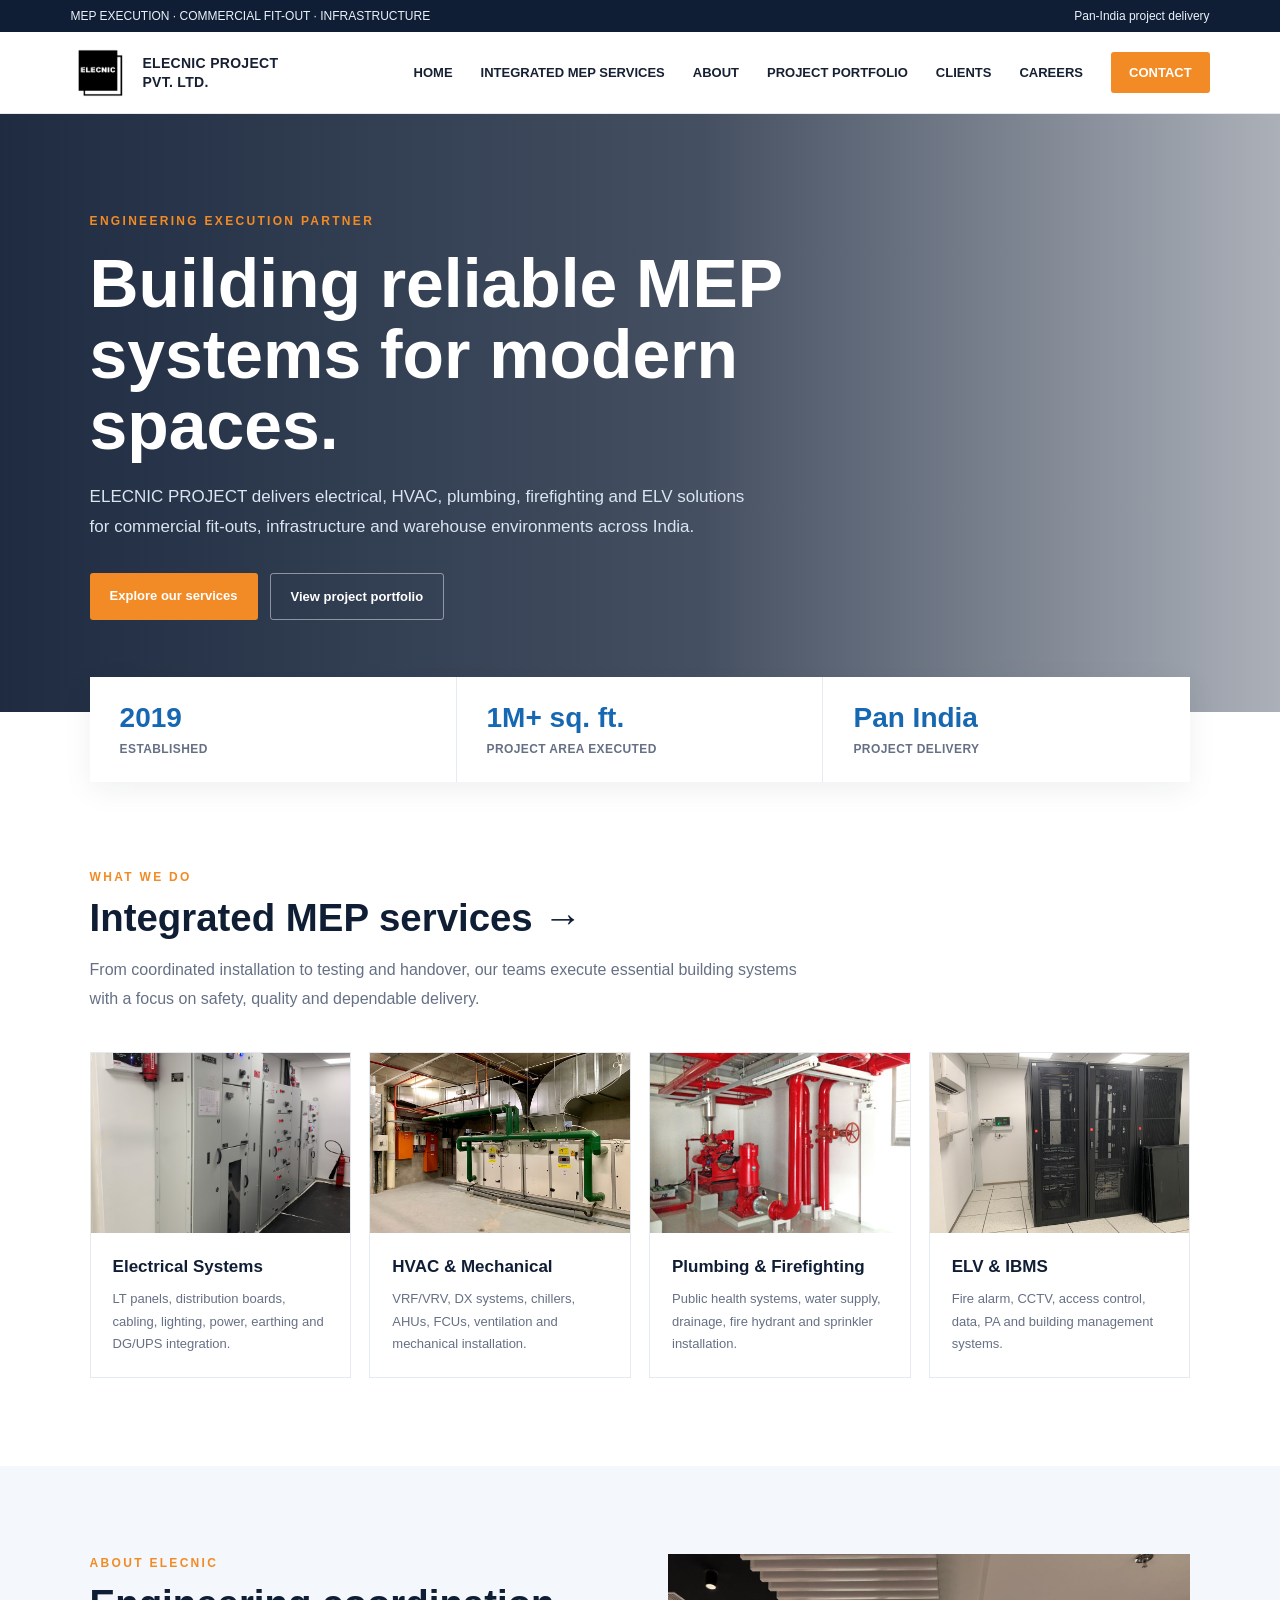
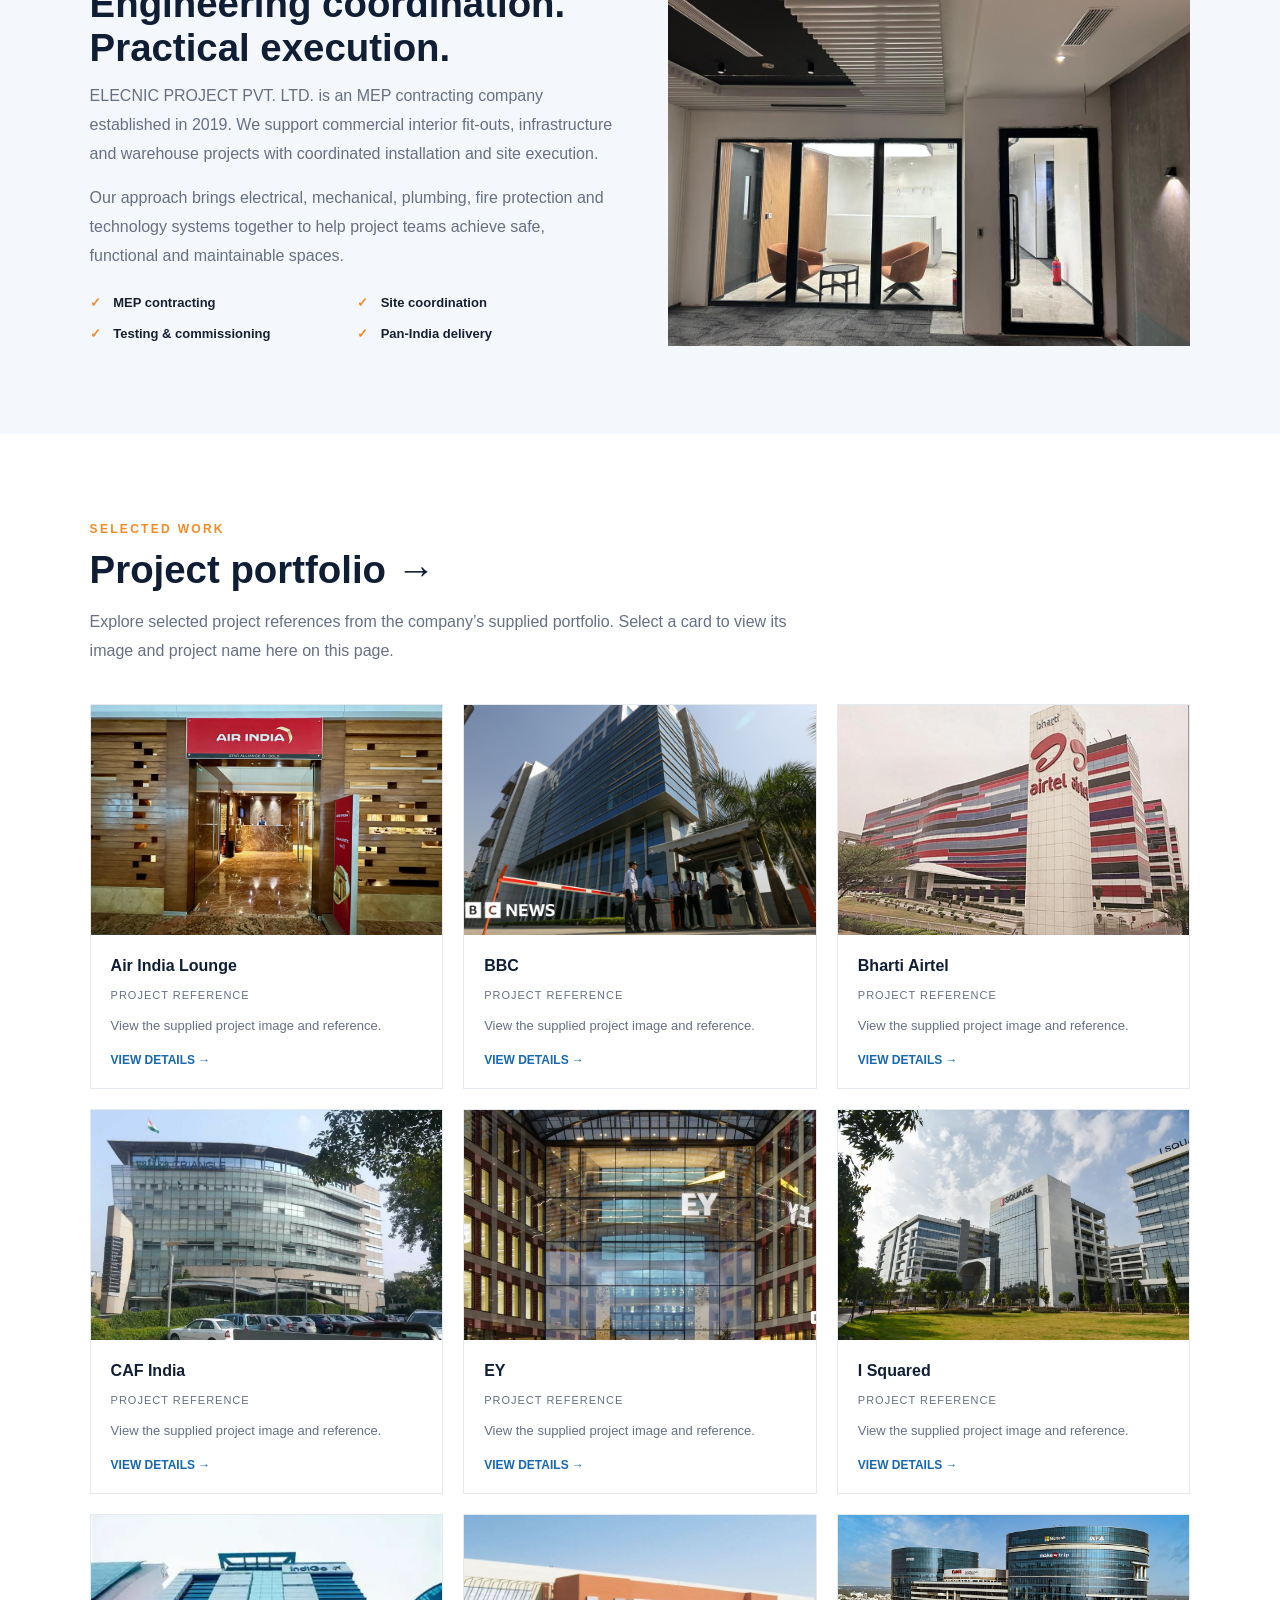
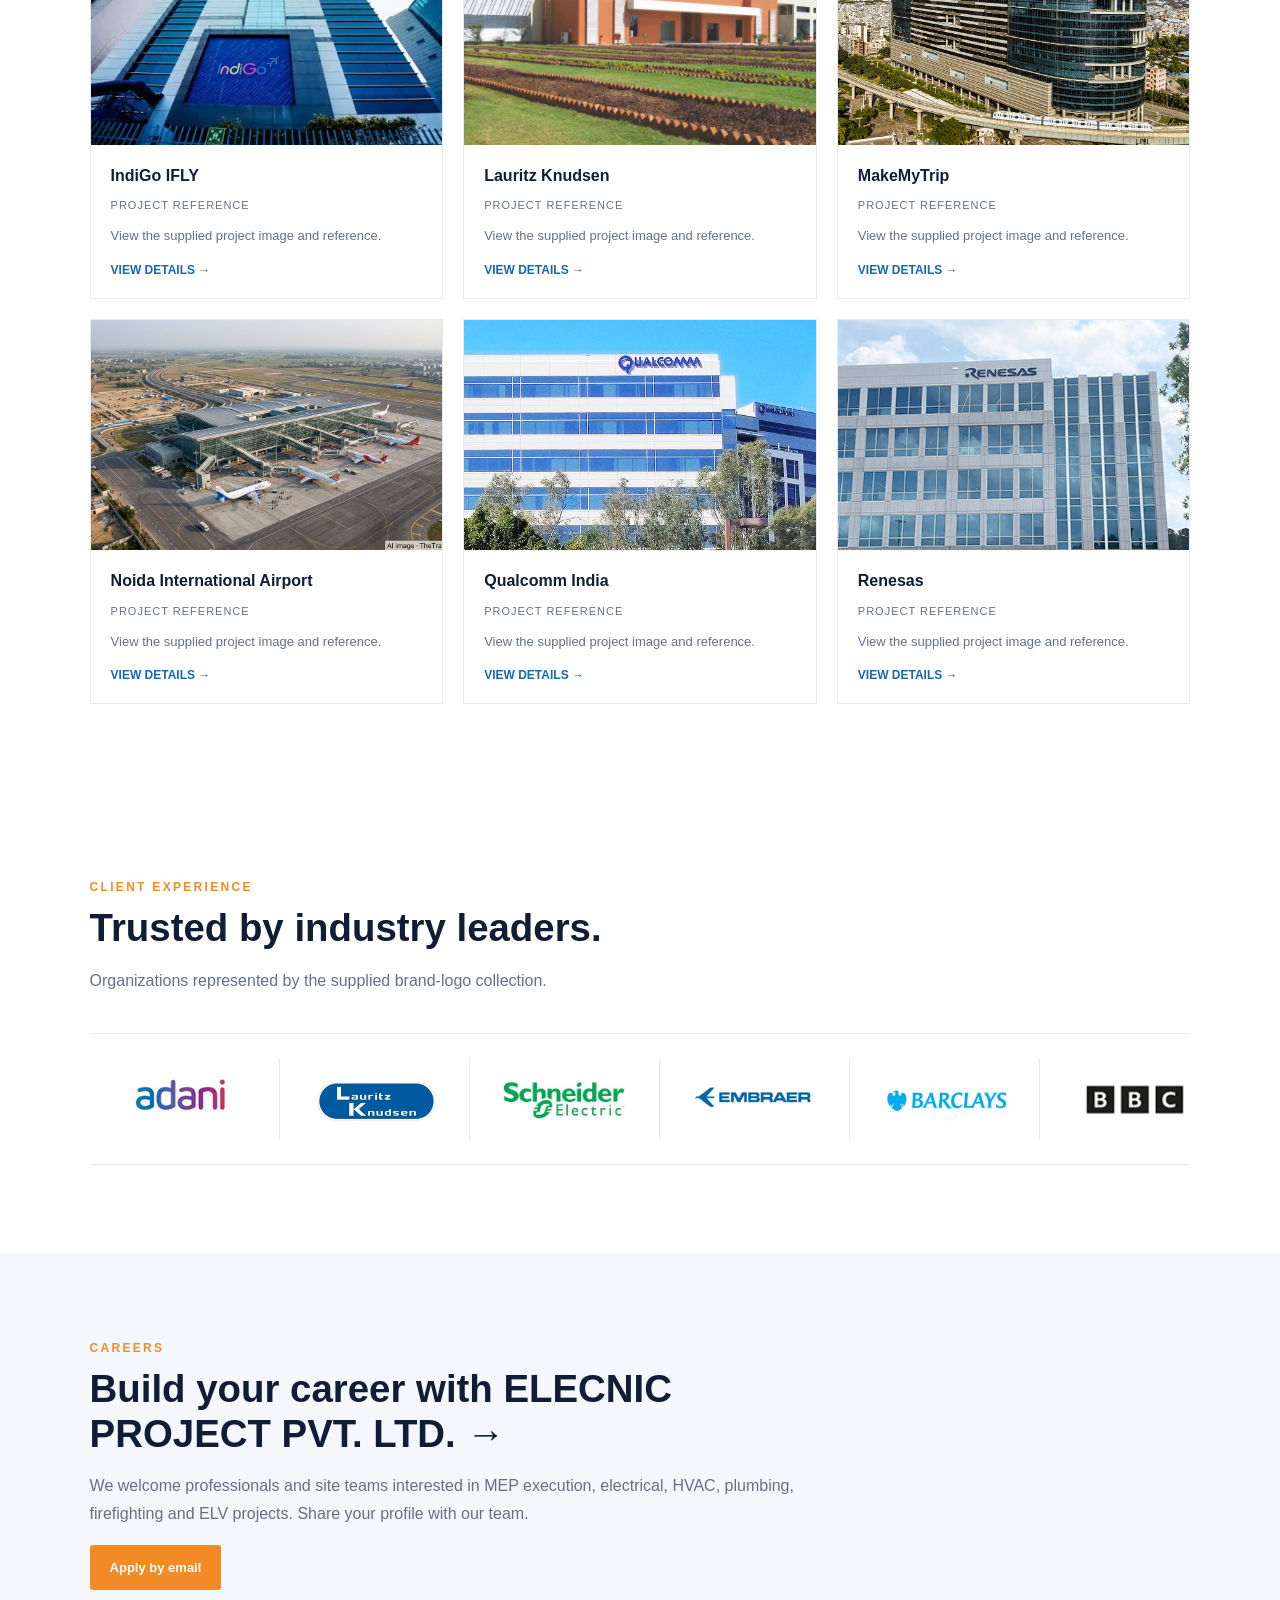
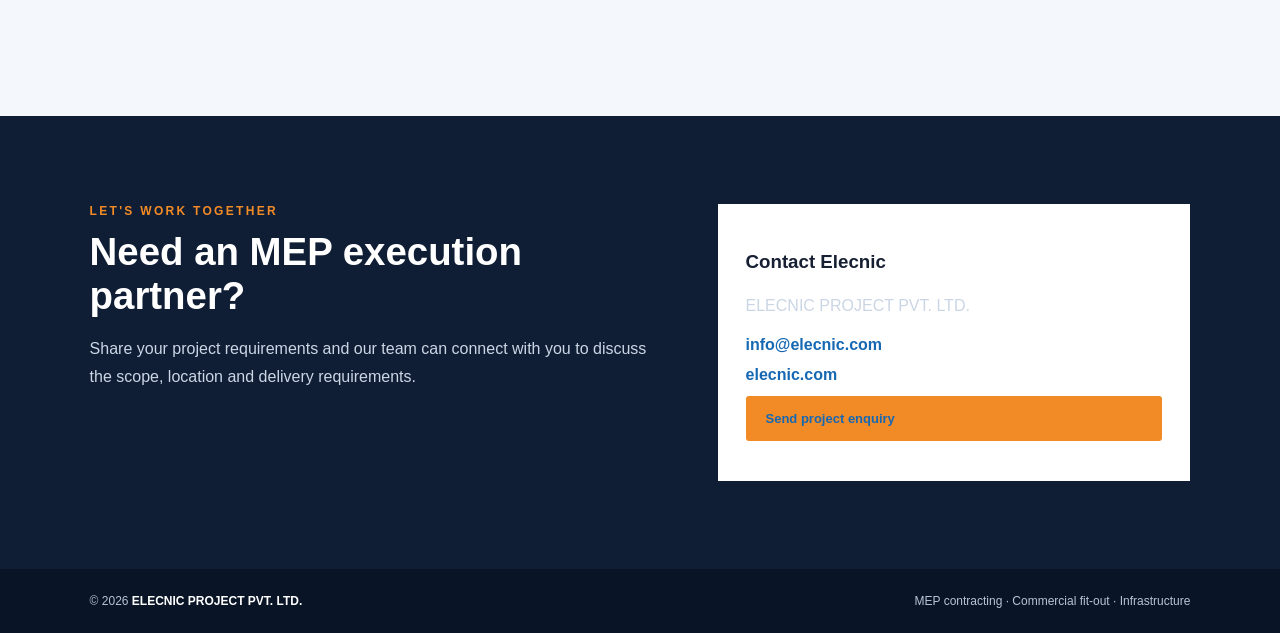
==== index.html @ a1426192 "Elecnic website" ====
<!-- <!doctype html><html lang="en"><head><meta charset="utf-8"><meta name="viewport" content="width=device-width,initial-scale=1"><meta name="description" content="ELECNIC PROJECT PVT. LTD. — MEP execution for commercial fit-outs, infrastructure and warehouses across India."><meta name="robots" content="index,follow"><title>ELECNIC PROJECT | MEP Execution</title><link rel="stylesheet" href="css/styles.css"></head><body>
<div class="top"><span>MEP EXECUTION · COMMERCIAL FIT-OUT · INFRASTRUCTURE</span><span>Pan-India project delivery</span></div><header class="nav"><a class="brand" href="#home"><img src="assets/logo.jpeg" alt="Elecnic logo"><span>ELECNIC PROJECT<br>PVT. LTD.</span></a><button id="menu" aria-label="Open navigation">☰</button><nav class="links" id="links"><a href="#home">HOME</a><a href="services.html">INTEGRATED MEP SERVICES</a><a href="#about">ABOUT</a><a href="portfolio.html">PROJECT PORTFOLIO</a><a href="#clients">CLIENTS</a><a href="careers.html">CAREERS</a><a class="cta" href="#contact">CONTACT</a></nav></header>
<main><section class="hero" id="home"><div class="eyebrow">Engineering execution partner</div><h1>Building reliable MEP systems for modern spaces.</h1><p>ELECNIC PROJECT delivers electrical, HVAC, plumbing, firefighting and ELV solutions for commercial fit-outs, infrastructure and warehouse environments across India.</p><div class="hero-actions"><a class="btn" href="services.html">Explore our services</a><a class="btn alt" href="portfolio.html">View project portfolio</a></div></section>
<div class="stats"><div class="stat"><strong>2019</strong><span>ESTABLISHED</span></div><div class="stat"><strong>1M+ sq. ft.</strong><span>PROJECT AREA EXECUTED</span></div><div class="stat"><strong>Pan India</strong><span>PROJECT DELIVERY</span></div></div>
<section class="section" id="services"><div class="section-head"><div class="eyebrow">What we do</div><h2><a href="services.html">Integrated MEP services →</a></h2><p>From coordinated installation to testing and handover, our teams execute essential building systems with a focus on safety, quality and dependable delivery.</p></div><div class="services">
<div class="service"><img src="assets/services/ELECTRICAL .jpg" alt="Electrical services"><div class="pad"><h3>Electrical Systems</h3><p>LT panels, distribution boards, cabling, lighting, power, earthing and DG/UPS integration.</p></div></div>
<div class="service"><img src="assets/services/HVAC & Mechanical .jpg" alt="HVAC and mechanical"><div class="pad"><h3>HVAC & Mechanical</h3><p>VRF/VRV, DX systems, chillers, AHUs, FCUs, ventilation and mechanical installation.</p></div></div>
<div class="service"><img src="assets/services/Plumbing & Firefighting .jpg" alt="Plumbing and firefighting"><div class="pad"><h3>Plumbing & Firefighting</h3><p>Public health systems, water supply, drainage, fire hydrant and sprinkler installation.</p></div></div>
<div class="service"><img src="assets/services/ELV & IBMS .jpg" alt="ELV and IBMS"><div class="pad"><h3>ELV & IBMS</h3><p>Fire alarm, CCTV, access control, data, PA and building management systems.</p></div></div></div></section>
<section class="section alt" id="about"><div class="about"><div><div class="eyebrow">About Elecnic</div><h2>Engineering coordination. Practical execution.</h2><p>ELECNIC PROJECT PVT. LTD. is an MEP contracting company established in 2019. We support commercial interior fit-outs, infrastructure and warehouse projects with coordinated installation and site execution.</p><p>Our approach brings electrical, mechanical, plumbing, fire protection and technology systems together to help project teams achieve safe, functional and maintainable spaces.</p><div class="ticks"><span>MEP contracting</span><span>Site coordination</span><span>Testing & commissioning</span><span>Pan-India delivery</span></div></div><img src="assets/work/P%20(2).jpeg" alt="Elecnic project installation work"></div></section>
<section class="section" id="projects"><div class="section-head"><div class="eyebrow">Selected work</div><h2><a href="portfolio.html">Project portfolio →</a></h2><p>Explore selected project references from the company’s supplied portfolio. Select a card to view its image and project name here on this page.</p></div><div class="projects" id="projectGrid"></div><div class="detail" id="projectDetail"><img id="detailImage" alt="Selected project"><div><button class="close" id="closeDetail">Close details ×</button><div class="eyebrow" style="margin-top:24px">Project reference</div><h3 id="detailTitle"></h3><p>Elecnic project reference. Detailed scope, location and completion information can be added after project data is confirmed.</p></div></div></section>
<section class="section" id="clients"><div class="section-head"><div class="eyebrow">Client experience</div><h2>Trusted by industry leaders.</h2><p>Organizations represented by the supplied brand-logo collection.</p></div><div class="brand-marquee"><div class="brand-track"><img src="assets/brand-logo/L1.png" alt="Client brand 1" loading="lazy"><img src="assets/brand-logo/L2.png" alt="Client brand 2" loading="lazy"><img src="assets/brand-logo/L3.png" alt="Client brand 3" loading="lazy"><img src="assets/brand-logo/L4.png" alt="Client brand 4" loading="lazy"><img src="assets/brand-logo/L5.png" alt="Client brand 5" loading="lazy"><img src="assets/brand-logo/L6.png" alt="Client brand 6" loading="lazy"><img src="assets/brand-logo/L7.png" alt="Client brand 7" loading="lazy"><img src="assets/brand-logo/L8.png" alt="Client brand 8" loading="lazy"><img src="assets/brand-logo/L9.png" alt="Client brand 9" loading="lazy"><img src="assets/brand-logo/L10.png" alt="Client brand 10" loading="lazy"><img src="assets/brand-logo/L11.png" alt="Client brand 11" loading="lazy"><img src="assets/brand-logo/L12.png" alt="Client brand 12" loading="lazy"><img src="assets/brand-logo/L13.png" alt="Client brand 13" loading="lazy"><img src="assets/brand-logo/L14.png" alt="Client brand 14" loading="lazy"><img src="assets/brand-logo/L15.png" alt="Client brand 15" loading="lazy"><img src="assets/brand-logo/L16.png" alt="Client brand 16" loading="lazy"><img src="assets/brand-logo/L17.png" alt="Client brand 17" loading="lazy"><img src="assets/brand-logo/L18.png" alt="Client brand 18" loading="lazy"><img src="assets/brand-logo/L19.png" alt="Client brand 19" loading="lazy"><img src="assets/brand-logo/L20.png" alt="Client brand 20" loading="lazy"><img src="assets/brand-logo/L21.png" alt="Client brand 21" loading="lazy"><img src="assets/brand-logo/L22.png" alt="Client brand 22" loading="lazy"><img src="assets/brand-logo/L23.png" alt="Client brand 23" loading="lazy"><img src="assets/brand-logo/L24.png" alt="Client brand 24" loading="lazy"><img src="assets/brand-logo/L25.png" alt="Client brand 25" loading="lazy"><img src="assets/brand-logo/L26.png" alt="Client brand 26" loading="lazy"><img src="assets/brand-logo/L27.png" alt="Client brand 27" loading="lazy"><img src="assets/brand-logo/L28.png" alt="Client brand 28" loading="lazy"><img src="assets/brand-logo/L29.png" alt="Client brand 29" loading="lazy"><img src="assets/brand-logo/L30.png" alt="Client brand 30" loading="lazy"><img src="assets/brand-logo/L31.png" alt="Client brand 31" loading="lazy"><img src="assets/brand-logo/L32.png" alt="Client brand 32" loading="lazy"><img src="assets/brand-logo/L1.png" alt="Client brand 1" loading="lazy"><img src="assets/brand-logo/L2.png" alt="Client brand 2" loading="lazy"><img src="assets/brand-logo/L3.png" alt="Client brand 3" loading="lazy"><img src="assets/brand-logo/L4.png" alt="Client brand 4" loading="lazy"><img src="assets/brand-logo/L5.png" alt="Client brand 5" loading="lazy"><img src="assets/brand-logo/L6.png" alt="Client brand 6" loading="lazy"><img src="assets/brand-logo/L7.png" alt="Client brand 7" loading="lazy"><img src="assets/brand-logo/L8.png" alt="Client brand 8" loading="lazy"><img src="assets/brand-logo/L9.png" alt="Client brand 9" loading="lazy"><img src="assets/brand-logo/L10.png" alt="Client brand 10" loading="lazy"><img src="assets/brand-logo/L11.png" alt="Client brand 11" loading="lazy"><img src="assets/brand-logo/L12.png" alt="Client brand 12" loading="lazy"><img src="assets/brand-logo/L13.png" alt="Client brand 13" loading="lazy"><img src="assets/brand-logo/L14.png" alt="Client brand 14" loading="lazy"><img src="assets/brand-logo/L15.png" alt="Client brand 15" loading="lazy"><img src="assets/brand-logo/L16.png" alt="Client brand 16" loading="lazy"><img src="assets/brand-logo/L17.png" alt="Client brand 17" loading="lazy"><img src="assets/brand-logo/L18.png" alt="Client brand 18" loading="lazy"><img src="assets/brand-logo/L19.png" alt="Client brand 19" loading="lazy"><img src="assets/brand-logo/L20.png" alt="Client brand 20" loading="lazy"><img src="assets/brand-logo/L21.png" alt="Client brand 21" loading="lazy"><img src="assets/brand-logo/L22.png" alt="Client brand 22" loading="lazy"><img src="assets/brand-logo/L23.png" alt="Client brand 23" loading="lazy"><img src="assets/brand-logo/L24.png" alt="Client brand 24" loading="lazy"><img src="assets/brand-logo/L25.png" alt="Client brand 25" loading="lazy"><img src="assets/brand-logo/L26.png" alt="Client brand 26" loading="lazy"><img src="assets/brand-logo/L27.png" alt="Client brand 27" loading="lazy"><img src="assets/brand-logo/L28.png" alt="Client brand 28" loading="lazy"><img src="assets/brand-logo/L29.png" alt="Client brand 29" loading="lazy"><img src="assets/brand-logo/L30.png" alt="Client brand 30" loading="lazy"><img src="assets/brand-logo/L31.png" alt="Client brand 31" loading="lazy"><img src="assets/brand-logo/L32.png" alt="Client brand 32" loading="lazy"></div></div></section>
<section class="section alt" id="careers"><div class="section-head"><div class="eyebrow">Careers</div><h2><a href="careers.html">Build your career with ELECNIC PROJECT PVT. LTD. →</a></h2><p>We welcome professionals and site teams interested in MEP execution, electrical, HVAC, plumbing, firefighting and ELV projects. Share your profile with our team.</p><a class="btn" href="mailto:info@elecnic.com?subject=Career%20Application">Apply by email</a></div></section><section class="section contact" id="contact"><div><div class="eyebrow">Let's work together</div><h2>Need an MEP execution partner?</h2><p>Share your project requirements and our team can connect with you to discuss the scope, location and delivery requirements.</p></div><div class="contactbox"><h3>Contact Elecnic</h3><p>ELECNIC PROJECT PVT. LTD.</p><a href="mailto:info@elecnic.com">info@elecnic.com</a><a href="https://elecnic.com/">elecnic.com</a><a class="btn" href="mailto:info@elecnic.com?subject=MEP%20Project%20Enquiry">Send project enquiry</a></div></section></main><footer class="footer"><span>© <span id="year"></span> <strong>ELECNIC PROJECT PVT. LTD.</strong></span><span>MEP contracting · Commercial fit-out · Infrastructure</span></footer>
<script src="js/main.js" defer></script></body></html> -->


<!DOCTYPE html>
<html lang="en">
 <head>
  <meta charset="utf-8"/>
  <meta content="width=device-width,initial-scale=1" name="viewport"/>
  <meta content="ELECNIC PROJECT PVT. LTD. &mdash; MEP execution for commercial fit-outs, infrastructure and warehouses across India." name="description"/>
  <meta content="index,follow" name="robots"/>
  <title>
   ELECNIC PROJECT | MEP Execution
  </title>
  <link href="css/styles.css" rel="stylesheet"/>
 </head>
 <body>
  <div class="top">
   <span>
    MEP EXECUTION &middot; COMMERCIAL FIT-OUT &middot; INFRASTRUCTURE
   </span>
   <span>
    Pan-India project delivery
   </span>
  </div>
  <header class="nav">
   <a class="brand" href="#home">
    <img alt="Elecnic logo" src="assets/logo.jpeg"/>
    <span>
     ELECNIC PROJECT
     <br/>
     PVT. LTD.
    </span>
   </a>
   <button aria-label="Open navigation" id="menu">
    ☰
   </button>
   <nav class="links" id="links">
    <a href="#home">
     HOME
    </a>
    <a href="services.html">
     INTEGRATED MEP SERVICES
    </a>
    <a href="#about">
     ABOUT
    </a>
    <a href="portfolio.html">
     PROJECT PORTFOLIO
    </a>
    <a href="#clients">
     CLIENTS
    </a>
    <a href="careers.html">
     CAREERS
    </a>
    <a class="cta" href="#contact">
     CONTACT
    </a>
   </nav>
  </header>
  <main>
   <section class="hero" id="home">
    <div class="eyebrow">
     Engineering execution partner
    </div>
    <h1>
     Building reliable MEP systems for modern spaces.
    </h1>
    <p>
     ELECNIC PROJECT delivers electrical, HVAC, plumbing, firefighting and ELV solutions for commercial fit-outs, infrastructure and warehouse environments across India.
    </p>
    <div class="hero-actions">
     <a class="btn" href="services.html">
      Explore our services
     </a>
     <a class="btn alt" href="portfolio.html">
      View project portfolio
     </a>
    </div>
   </section>
   <div class="stats">
    <div class="stat">
     <strong>
      2019
     </strong>
     <span>
      ESTABLISHED
     </span>
    </div>
    <div class="stat">
     <strong>
      1M+ sq. ft.
     </strong>
     <span>
      PROJECT AREA EXECUTED
     </span>
    </div>
    <div class="stat">
     <strong>
      Pan India
     </strong>
     <span>
      PROJECT DELIVERY
     </span>
    </div>
   </div>
   <section class="section" id="services">
    <div class="section-head">
     <div class="eyebrow">
      What we do
     </div>
     <h2>
      <a href="services.html">
       Integrated MEP services &rarr;
      </a>
     </h2>
     <p>
      From coordinated installation to testing and handover, our teams execute essential building systems with a focus on safety, quality and dependable delivery.
     </p>
    </div>
    <div class="services">
     <div class="service">
      <img alt="Electrical services" src="assets/services/ELECTRICAL .jpg"/>
      <div class="pad">
       <h3>
        Electrical Systems
       </h3>
       <p>
        LT panels, distribution boards, cabling, lighting, power, earthing and DG/UPS integration.
       </p>
      </div>
     </div>
     <div class="service">
      <img alt="HVAC and mechanical" src="assets/services/HVAC &amp; Mechanical .jpg"/>
      <div class="pad">
       <h3>
        HVAC &amp; Mechanical
       </h3>
       <p>
        VRF/VRV, DX systems, chillers, AHUs, FCUs, ventilation and mechanical installation.
       </p>
      </div>
     </div>
     <div class="service">
      <img alt="Plumbing and firefighting" src="assets/services/Plumbing &amp; Firefighting .jpg"/>
      <div class="pad">
       <h3>
        Plumbing &amp; Firefighting
       </h3>
       <p>
        Public health systems, water supply, drainage, fire hydrant and sprinkler installation.
       </p>
      </div>
     </div>
     <div class="service">
      <img alt="ELV and IBMS" src="assets/services/ELV &amp; IBMS .jpg"/>
      <div class="pad">
       <h3>
        ELV &amp; IBMS
       </h3>
       <p>
        Fire alarm, CCTV, access control, data, PA and building management systems.
       </p>
      </div>
     </div>
    </div>
   </section>
   <section class="section alt" id="about">
    <div class="about">
     <div>
      <div class="eyebrow">
       About Elecnic
      </div>
      <h2>
       Engineering coordination. Practical execution.
      </h2>
      <p>
       ELECNIC PROJECT PVT. LTD. is an MEP contracting company established in 2019. We support commercial interior fit-outs, infrastructure and warehouse projects with coordinated installation and site execution.
      </p>
      <p>
       Our approach brings electrical, mechanical, plumbing, fire protection and technology systems together to help project teams achieve safe, functional and maintainable spaces.
      </p>
      <div class="ticks">
       <span>
        MEP contracting
       </span>
       <span>
        Site coordination
       </span>
       <span>
        Testing &amp; commissioning
       </span>
       <span>
        Pan-India delivery
       </span>
      </div>
     </div>
     <img alt="Elecnic project installation work" src="assets/work/P%20(2).jpeg"/>
    </div>
   </section>
   <section class="section" id="projects">
    <div class="section-head">
     <div class="eyebrow">
      Selected work
     </div>
     <h2>
      <a href="portfolio.html">
       Project portfolio &rarr;
      </a>
     </h2>
     <p>
      Explore selected project references from the company&rsquo;s supplied portfolio. Select a card to view its image and project name here on this page.
     </p>
    </div>
    <div class="projects" id="projectGrid">
    </div>
    <div class="detail" id="projectDetail">
     <img alt="Selected project" id="detailImage"/>
     <div>
      <button class="close" id="closeDetail">
       Close details &times;
      </button>
      <div class="eyebrow" style="margin-top:24px">
       Project reference
      </div>
      <h3 id="detailTitle">
      </h3>
      <p>
       Elecnic project reference. Detailed scope, location and completion information can be added after project data is confirmed.
      </p>
     </div>
    </div>
   </section>
   <section class="section" id="clients">
    <div class="section-head">
     <div class="eyebrow">
      Client experience
     </div>
     <h2>
      Trusted by industry leaders.
     </h2>
     <p>
      Organizations represented by the supplied brand-logo collection.
     </p>
    </div>
    <div class="brand-marquee">
     <div class="brand-track">
      <img alt="Client brand 1" loading="lazy" src="assets/brand-logo/L1.png"/>
      <img alt="Client brand 2" loading="lazy" src="assets/brand-logo/L2.png"/>
      <img alt="Client brand 3" loading="lazy" src="assets/brand-logo/L3.png"/>
      <img alt="Client brand 4" loading="lazy" src="assets/brand-logo/L4.png"/>
      <img alt="Client brand 5" loading="lazy" src="assets/brand-logo/L5.png"/>
      <img alt="Client brand 6" loading="lazy" src="assets/brand-logo/L6.png"/>
      <img alt="Client brand 7" loading="lazy" src="assets/brand-logo/L7.png"/>
      <img alt="Client brand 8" loading="lazy" src="assets/brand-logo/L8.png"/>
      <img alt="Client brand 9" loading="lazy" src="assets/brand-logo/L9.png"/>
      <img alt="Client brand 10" loading="lazy" src="assets/brand-logo/L10.png"/>
      <img alt="Client brand 11" loading="lazy" src="assets/brand-logo/L11.png"/>
      <img alt="Client brand 12" loading="lazy" src="assets/brand-logo/L12.png"/>
      <img alt="Client brand 13" loading="lazy" src="assets/brand-logo/L13.png"/>
      <img alt="Client brand 14" loading="lazy" src="assets/brand-logo/L14.png"/>
      <img alt="Client brand 15" loading="lazy" src="assets/brand-logo/L15.png"/>
      <img alt="Client brand 16" loading="lazy" src="assets/brand-logo/L16.png"/>
      <img alt="Client brand 17" loading="lazy" src="assets/brand-logo/L17.png"/>
      <img alt="Client brand 18" loading="lazy" src="assets/brand-logo/L18.png"/>
      <img alt="Client brand 19" loading="lazy" src="assets/brand-logo/L19.png"/>
      <img alt="Client brand 20" loading="lazy" src="assets/brand-logo/L20.png"/>
      <img alt="Client brand 21" loading="lazy" src="assets/brand-logo/L21.png"/>
      <img alt="Client brand 22" loading="lazy" src="assets/brand-logo/L22.png"/>
      <img alt="Client brand 23" loading="lazy" src="assets/brand-logo/L23.png"/>
      <img alt="Client brand 24" loading="lazy" src="assets/brand-logo/L24.png"/>
      <img alt="Client brand 25" loading="lazy" src="assets/brand-logo/L25.png"/>
      <img alt="Client brand 26" loading="lazy" src="assets/brand-logo/L26.png"/>
      <img alt="Client brand 27" loading="lazy" src="assets/brand-logo/L27.png"/>
      <img alt="Client brand 28" loading="lazy" src="assets/brand-logo/L28.png"/>
      <img alt="Client brand 29" loading="lazy" src="assets/brand-logo/L29.png"/>
      <img alt="Client brand 30" loading="lazy" src="assets/brand-logo/L30.png"/>
      <img alt="Client brand 31" loading="lazy" src="assets/brand-logo/L31.png"/>
      <img alt="Client brand 32" loading="lazy" src="assets/brand-logo/L32.png"/>
      <img alt="Client brand 1" loading="lazy" src="assets/brand-logo/L1.png"/>
      <img alt="Client brand 2" loading="lazy" src="assets/brand-logo/L2.png"/>
      <img alt="Client brand 3" loading="lazy" src="assets/brand-logo/L3.png"/>
      <img alt="Client brand 4" loading="lazy" src="assets/brand-logo/L4.png"/>
      <img alt="Client brand 5" loading="lazy" src="assets/brand-logo/L5.png"/>
      <img alt="Client brand 6" loading="lazy" src="assets/brand-logo/L6.png"/>
      <img alt="Client brand 7" loading="lazy" src="assets/brand-logo/L7.png"/>
      <img alt="Client brand 8" loading="lazy" src="assets/brand-logo/L8.png"/>
      <img alt="Client brand 9" loading="lazy" src="assets/brand-logo/L9.png"/>
      <img alt="Client brand 10" loading="lazy" src="assets/brand-logo/L10.png"/>
      <img alt="Client brand 11" loading="lazy" src="assets/brand-logo/L11.png"/>
      <img alt="Client brand 12" loading="lazy" src="assets/brand-logo/L12.png"/>
      <img alt="Client brand 13" loading="lazy" src="assets/brand-logo/L13.png"/>
      <img alt="Client brand 14" loading="lazy" src="assets/brand-logo/L14.png"/>
      <img alt="Client brand 15" loading="lazy" src="assets/brand-logo/L15.png"/>
      <img alt="Client brand 16" loading="lazy" src="assets/brand-logo/L16.png"/>
      <img alt="Client brand 17" loading="lazy" src="assets/brand-logo/L17.png"/>
      <img alt="Client brand 18" loading="lazy" src="assets/brand-logo/L18.png"/>
      <img alt="Client brand 19" loading="lazy" src="assets/brand-logo/L19.png"/>
      <img alt="Client brand 20" loading="lazy" src="assets/brand-logo/L20.png"/>
      <img alt="Client brand 21" loading="lazy" src="assets/brand-logo/L21.png"/>
      <img alt="Client brand 22" loading="lazy" src="assets/brand-logo/L22.png"/>
      <img alt="Client brand 23" loading="lazy" src="assets/brand-logo/L23.png"/>
      <img alt="Client brand 24" loading="lazy" src="assets/brand-logo/L24.png"/>
      <img alt="Client brand 25" loading="lazy" src="assets/brand-logo/L25.png"/>
      <img alt="Client brand 26" loading="lazy" src="assets/brand-logo/L26.png"/>
      <img alt="Client brand 27" loading="lazy" src="assets/brand-logo/L27.png"/>
      <img alt="Client brand 28" loading="lazy" src="assets/brand-logo/L28.png"/>
      <img alt="Client brand 29" loading="lazy" src="assets/brand-logo/L29.png"/>
      <img alt="Client brand 30" loading="lazy" src="assets/brand-logo/L30.png"/>
      <img alt="Client brand 31" loading="lazy" src="assets/brand-logo/L31.png"/>
      <img alt="Client brand 32" loading="lazy" src="assets/brand-logo/L32.png"/>
     </div>
    </div>
   </section>
   <section class="section alt" id="careers">
    <div class="section-head">
     <div class="eyebrow">
      Careers
     </div>
     <h2>
      <a href="careers.html">
       Build your career with ELECNIC PROJECT PVT. LTD. &rarr;
      </a>
     </h2>
     <p>
      We welcome professionals and site teams interested in MEP execution, electrical, HVAC, plumbing, firefighting and ELV projects. Share your profile with our team.
     </p>
     <a class="btn" href="mailto:info@elecnic.com?subject=Career%20Application">
      Apply by email
     </a>
    </div>
   </section>
   <section class="section contact" id="contact">
    <div>
     <div class="eyebrow">
      Let's work together
     </div>
     <h2>
      Need an MEP execution partner?
     </h2>
     <p>
      Share your project requirements and our team can connect with you to discuss the scope, location and delivery requirements.
     </p>
    </div>
    <div class="contactbox">
     <h3>
      Contact Elecnic
     </h3>
     <p>
      ELECNIC PROJECT PVT. LTD.
     </p>
     <a href="mailto:info@elecnic.com">
      info@elecnic.com
     </a>
     <a href="https://elecnic.com/">
      elecnic.com
     </a>
     <a class="btn" href="mailto:info@elecnic.com?subject=MEP%20Project%20Enquiry">
      Send project enquiry
     </a>
    </div>
   </section>
  </main>
  <footer class="footer">
   <span>
    &copy;
    <span id="year">
    </span>
    <strong>
     ELECNIC PROJECT PVT. LTD.
    </strong>
   </span>
   <span>
    MEP contracting &middot; Commercial fit-out &middot; Infrastructure
   </span>
  </footer>
  <script defer="" src="js/main.js">
  </script>
 </body>
</html>
---- css/styles.css ----
/* 
:root{--navy:#101e35;--blue:#1768b2;--orange:#f28b26;--ink:#172033;--muted:#667085;--light:#f4f7fb;--line:#e5eaf1}*{box-sizing:border-box}html{scroll-behavior:smooth}body{margin:0;font-family:Arial,Helvetica,sans-serif;color:var(--ink);background:#fff}a{color:inherit;text-decoration:none}.top{background:var(--navy);color:#eaf1fb;padding:9px 5.5%;font-size:12px;display:flex;justify-content:space-between;gap:16px}.nav{height:82px;padding:0 5.5%;display:flex;align-items:center;justify-content:space-between;background:white;position:sticky;top:0;z-index:10;border-bottom:1px solid var(--line)}.brand{display:flex;align-items:center;gap:12px;font-weight:800;letter-spacing:.3px}.brand img{width:60px;height:55px;object-fit:contain}.brand span{font-size:14px;line-height:1.35}.links{display:flex;gap:28px;align-items:center;font-size:13px;font-weight:700}.links a:hover{color:var(--blue)}.cta{background:var(--orange);padding:13px 18px;color:white!important;border-radius:3px}.hero{background:url('assets/work/P%20(1).jpeg') center/cover;color:white;padding:100px 7% 92px;min-height:510px}.hero{transition:background-image .5s ease}.hero .eyebrow,.eyebrow{font-size:12px;letter-spacing:2.3px;font-weight:800;color:var(--orange);text-transform:uppercase}.hero h1{font-size:clamp(38px,5.3vw,68px);line-height:1.05;max-width:850px;margin:20px 0}.hero p{font-size:17px;line-height:1.8;max-width:660px;color:#dbe5f0}.hero-actions{display:flex;gap:12px;margin-top:30px;flex-wrap:wrap}.btn{display:inline-block;padding:15px 20px;background:var(--orange);color:#fff;font-weight:700;font-size:13px;border-radius:3px}.btn.alt{border:1px solid #ffffff75;background:transparent}.stats{display:grid;grid-template-columns:repeat(3,1fr);background:#fff;box-shadow:0 8px 28px #101e3510;margin:-35px 7% 0;position:relative}.stat{padding:25px 30px;border-right:1px solid var(--line)}.stat:last-child{border:0}.stat strong{display:block;font-size:28px;color:var(--blue);margin-bottom:5px}.stat span{font-size:12px;color:var(--muted);font-weight:700;letter-spacing:.4px}.section{padding:88px 7%}.section.alt{background:var(--light)}.section-head{max-width:720px;margin-bottom:38px}.section h2{font-size:clamp(28px,3vw,42px);line-height:1.15;margin:12px 0;color:var(--navy)}.section-head p,.about p{color:var(--muted);line-height:1.8}.services{display:grid;grid-template-columns:repeat(4,1fr);gap:18px}.service{background:#fff;border:1px solid var(--line);overflow:hidden;transition:.2s}.service:hover,.project:hover{transform:translateY(-4px);box-shadow:0 15px 35px #17203315}.service img{width:100%;height:180px;object-fit:cover}.service .pad{padding:22px}.service h3{margin:0 0 10px;font-size:17px}.service p{color:var(--muted);font-size:13px;line-height:1.7;margin:0}.about{display:grid;grid-template-columns:1fr 1fr;gap:55px;align-items:center}.about img{width:100%;max-height:420px;object-fit:cover}.ticks{display:grid;grid-template-columns:1fr 1fr;gap:12px;margin-top:22px}.ticks span{font-size:13px;font-weight:700}.ticks span:before{content:'✓';color:var(--orange);margin-right:9px}.projects{display:grid;grid-template-columns:repeat(3,1fr);gap:20px}.project{border:1px solid var(--line);background:white;cursor:pointer;transition:.2s;overflow:hidden}.project img{width:100%;height:230px;object-fit:cover;background:#e9edf2}.project .pad{padding:20px}.project h3{font-size:16px;margin:0 0 8px}.project small{color:var(--muted);font-size:11px;letter-spacing:1px;text-transform:uppercase}.project p{font-size:13px;color:var(--muted);line-height:1.6}.project .more{font-size:12px;color:var(--blue);font-weight:800}.detail{display:none;background:#fff;border:1px solid var(--line);padding:28px;margin-top:22px}.detail.open{display:grid;grid-template-columns:1fr 1fr;gap:25px}.detail img{width:100%;max-height:350px;object-fit:contain;background:#f2f4f7}.detail h3{margin-top:0}.detail p{color:var(--muted);line-height:1.7}.close{border:0;background:var(--navy);color:#fff;padding:10px 14px;cursor:pointer}.contact{background:var(--navy);color:white;display:grid;grid-template-columns:1.1fr .9fr;gap:50px}.contact h2{color:white}.contact p{color:#cbd6e5;line-height:1.8}.contactbox{background:white;color:var(--ink);padding:28px}.contactbox a{display:block;margin:12px 0;color:var(--blue);font-weight:700}.footer{background:#091426;color:#b8c4d4;padding:25px 7%;font-size:12px;display:flex;justify-content:space-between;gap:15px;flex-wrap:wrap}.footer strong{color:white}#menu{display:none}
@media(max-width:900px){.services{grid-template-columns:repeat(2,1fr)}.projects{grid-template-columns:repeat(2,1fr)}.about,.contact{grid-template-columns:1fr}.links{gap:15px}.section{padding:65px 5%}.hero{padding:75px 5%}}
@media(max-width:600px){.top{display:none}.nav{height:72px;padding:0 5%}.brand img{width:48px}.brand span{font-size:11px}.links{display:none;position:absolute;top:72px;left:0;right:0;background:white;padding:20px 5%;flex-direction:column;align-items:flex-start;border-bottom:1px solid var(--line)}.links.show{display:flex}#menu{display:block;border:0;background:transparent;font-size:25px}.hero{padding:65px 5%;min-height:440px}.hero p{font-size:15px}.stats{margin:-20px 4% 0;grid-template-columns:1fr}.stat{padding:15px 20px;border-right:0;border-bottom:1px solid var(--line)}.stat strong{font-size:23px}.services,.projects{grid-template-columns:1fr}.service img{height:210px}.project img{height:240px}.detail.open{grid-template-columns:1fr}.ticks{grid-template-columns:1fr}.section{padding:55px 5%}}
.brand-marquee{overflow:hidden;border-top:1px solid var(--line);border-bottom:1px solid var(--line);padding:24px 0}.brand-track{display:flex;align-items:center;gap:0;width:max-content;animation:brandscroll 65s linear infinite}.brand-track img{width:190px;height:82px;object-fit:contain;padding:15px 28px;border-right:1px solid var(--line);filter:none}.brand-marquee:hover .brand-track{animation-play-state:paused}@keyframes brandscroll{to{transform:translateX(-50%)}} */


:root {
  --navy: #101e35;
  --blue: #1768b2;
  --orange: #f28b26;
  --ink: #172033;
  --muted: #667085;
  --light: #f4f7fb;
  --line: #e5eaf1;
}

/* ==============================
   RESET & GLOBAL STYLES
============================== */

* {
  box-sizing: border-box;
}

html {
  scroll-behavior: smooth;
  scroll-padding-top: 82px;
}

body {
  margin: 0;
  font-family: Arial, Helvetica, sans-serif;
  color: var(--ink);
  background: #fff;
  overflow-x: hidden;
}

img {
  display: block;
  max-width: 100%;
}

a {
  color: inherit;
  text-decoration: none;
}

button,
input,
textarea,
select {
  font: inherit;
}

button {
  cursor: pointer;
}

button:focus-visible,
a:focus-visible,
.project:focus-visible {
  outline: 3px solid var(--orange);
  outline-offset: 4px;
}

/* ==============================
   TOP BAR
============================== */

.top {
  background: var(--navy);
  color: #eaf1fb;
  padding: 9px 5.5%;
  font-size: 12px;

  display: flex;
  justify-content: space-between;
  align-items: center;
  gap: 16px;
}

.top a {
  transition: color 0.2s ease;
}

.top a:hover {
  color: var(--orange);
}

/* ==============================
   NAVIGATION
============================== */

.nav {
  height: 82px;
  padding: 0 5.5%;

  display: flex;
  align-items: center;
  justify-content: space-between;

  background: #fff;
  position: sticky;
  top: 0;
  z-index: 100;

  border-bottom: 1px solid var(--line);
}

.brand {
  display: flex;
  align-items: center;
  gap: 12px;

  font-weight: 800;
  letter-spacing: 0.3px;
  flex-shrink: 0;
}

.brand img {
  width: 60px;
  height: 55px;
  object-fit: contain;
}

.brand span {
  font-size: 14px;
  line-height: 1.35;
}

.links {
  display: flex;
  align-items: center;
  gap: 28px;

  font-size: 13px;
  font-weight: 700;
}

.links a {
  transition: color 0.2s ease;
}

.links a:hover {
  color: var(--blue);
}

.links .cta {
  color: white;
}

/* Mobile menu button */

#menu {
  display: none;
  border: 0;
  background: transparent;
  color: var(--navy);
  font-size: 25px;
  padding: 8px;
}

/* ==============================
   BUTTONS
============================== */

.cta {
  background: var(--orange);
  padding: 13px 18px;
  color: white !important;
  border-radius: 3px;
  transition:
    background 0.2s ease,
    transform 0.2s ease;
}

.cta:hover {
  background: #df7817;
}

.btn {
  display: inline-block;
  padding: 15px 20px;

  background: var(--orange);
  color: #fff;

  font-weight: 700;
  font-size: 13px;
  border-radius: 3px;

  transition:
    background 0.2s ease,
    transform 0.2s ease;
}

.btn:hover {
  background: #df7817;
  transform: translateY(-2px);
}

.btn.alt {
  border: 1px solid #ffffff75;
  background: transparent;
}

.btn.alt:hover {
  background: #ffffff15;
}

/* ==============================
   HERO SECTION
============================== */

.hero {
  background:
    linear-gradient(
      90deg,
      rgba(16, 30, 53, 0.94) 0%,
      rgba(16, 30, 53, 0.78) 55%,
      rgba(16, 30, 53, 0.35) 100%
    ),
    url("assets/work/P%20(1).jpeg") center / cover;

  color: white;

  padding: 100px 7% 92px;
  min-height: 510px;

  display: flex;
  flex-direction: column;
  justify-content: center;

  transition: background-image 0.5s ease;
}

.hero .eyebrow,
.eyebrow {
  font-size: 12px;
  letter-spacing: 2.3px;
  font-weight: 800;
  color: var(--orange);
  text-transform: uppercase;
}

.hero h1 {
  font-size: clamp(38px, 5.3vw, 68px);
  line-height: 1.05;

  max-width: 850px;
  margin: 20px 0;

  color: white;
}

.hero p {
  font-size: 17px;
  line-height: 1.8;

  max-width: 660px;
  margin: 0;

  color: #dbe5f0;
}

.hero-actions {
  display: flex;
  gap: 12px;
  margin-top: 30px;
  flex-wrap: wrap;
}

/* ==============================
   STATISTICS
============================== */

.stats {
  display: grid;
  grid-template-columns: repeat(3, 1fr);

  background: #fff;
  box-shadow: 0 8px 28px #101e3510;

  margin: -35px 7% 0;
  position: relative;
  z-index: 2;
}

.stat {
  padding: 25px 30px;
  border-right: 1px solid var(--line);
}

.stat:last-child {
  border-right: 0;
}

.stat strong {
  display: block;
  font-size: 28px;
  color: var(--blue);
  margin-bottom: 5px;
}

.stat span {
  font-size: 12px;
  color: var(--muted);
  font-weight: 700;
  letter-spacing: 0.4px;
}

/* ==============================
   GENERAL SECTIONS
============================== */

.section {
  padding: 88px 7%;
}

.section.alt {
  background: var(--light);
}

.section-head {
  max-width: 720px;
  margin-bottom: 38px;
}

.section h2 {
  font-size: clamp(28px, 3vw, 42px);
  line-height: 1.15;

  margin: 12px 0;
  color: var(--navy);
}

.section-head p,
.about p {
  color: var(--muted);
  line-height: 1.8;
}

/* ==============================
   SERVICES
============================== */

.services {
  display: grid;
  grid-template-columns: repeat(4, 1fr);
  gap: 18px;
}

.service {
  background: #fff;
  border: 1px solid var(--line);
  overflow: hidden;

  transition:
    transform 0.2s ease,
    box-shadow 0.2s ease;
}

.service:hover {
  transform: translateY(-4px);
  box-shadow: 0 15px 35px #17203315;
}

.service img {
  width: 100%;
  height: 180px;
  object-fit: cover;
}

.service .pad {
  padding: 22px;
}

.service h3 {
  margin: 0 0 10px;
  font-size: 17px;
  line-height: 1.4;
  color: var(--navy);
}

.service p {
  color: var(--muted);
  font-size: 13px;
  line-height: 1.7;
  margin: 0;
}

/* ==============================
   ABOUT SECTION
============================== */

.about {
  display: grid;
  grid-template-columns: 1fr 1fr;
  gap: 55px;

  align-items: center;
}

.about img {
  width: 100%;
  max-height: 420px;
  object-fit: cover;
}

.about p {
  margin: 0 0 16px;
}

/* ==============================
   CHECKLIST
============================== */

.ticks {
  display: grid;
  grid-template-columns: 1fr 1fr;
  gap: 12px;

  margin-top: 22px;
}

.ticks span {
  font-size: 13px;
  font-weight: 700;
  line-height: 1.5;
}

.ticks span::before {
  content: "✓";
  color: var(--orange);
  margin-right: 9px;
  font-weight: 800;
}

/* ==============================
   PROJECT PORTFOLIO
============================== */

.projects {
  display: grid;
  grid-template-columns: repeat(3, 1fr);
  gap: 20px;
}

.project {
  border: 1px solid var(--line);
  background: white;

  cursor: pointer;
  transition:
    transform 0.2s ease,
    box-shadow 0.2s ease;

  overflow: hidden;
}

.project:hover {
  transform: translateY(-4px);
  box-shadow: 0 15px 35px #17203315;
}

.project img {
  width: 100%;
  height: 230px;
  object-fit: cover;
  background: #e9edf2;
}

.project .pad {
  padding: 20px;
}

.project h3 {
  font-size: 16px;
  line-height: 1.4;
  margin: 0 0 8px;
  color: var(--navy);
}

.project small {
  color: var(--muted);
  font-size: 11px;
  letter-spacing: 1px;
  text-transform: uppercase;
}

.project p {
  font-size: 13px;
  color: var(--muted);
  line-height: 1.6;
}

.project .more {
  display: inline-block;
  font-size: 12px;
  color: var(--blue);
  font-weight: 800;
}

/* ==============================
   PROJECT DETAIL
============================== */

.detail {
  display: none;

  background: #fff;
  border: 1px solid var(--line);

  padding: 28px;
  margin-top: 22px;
}

.detail.open {
  display: grid;
  grid-template-columns: 1fr 1fr;
  gap: 25px;
}

.detail img {
  width: 100%;
  max-height: 350px;

  object-fit: contain;
  background: #f2f4f7;
}

.detail h3 {
  margin-top: 0;
  color: var(--navy);
}

.detail p {
  color: var(--muted);
  line-height: 1.7;
}

.close {
  border: 0;
  background: var(--navy);
  color: #fff;

  padding: 10px 14px;
  cursor: pointer;

  transition: background 0.2s ease;
}

.close:hover {
  background: var(--blue);
}

/* ==============================
   CONTACT SECTION
============================== */

.contact {
  background: var(--navy);
  color: white;

  display: grid;
  grid-template-columns: 1.1fr 0.9fr;
  gap: 50px;
}

.contact h2 {
  color: white;
}

.contact p {
  color: #cbd6e5;
  line-height: 1.8;
}

.contactbox {
  background: white;
  color: var(--ink);
  padding: 28px;
}

.contactbox a {
  display: block;
  margin: 12px 0;

  color: var(--blue);
  font-weight: 700;

  overflow-wrap: anywhere;
}

.contactbox a:hover {
  color: var(--orange);
}

/* ==============================
   FOOTER
============================== */

.footer {
  background: #091426;
  color: #b8c4d4;

  padding: 25px 7%;
  font-size: 12px;

  display: flex;
  justify-content: space-between;
  align-items: center;

  gap: 15px;
  flex-wrap: wrap;
}

.footer strong {
  color: white;
}

/* ==============================
   CLIENT BRAND MARQUEE
============================== */

.brand-marquee {
  overflow: hidden;

  border-top: 1px solid var(--line);
  border-bottom: 1px solid var(--line);

  padding: 24px 0;
}

.brand-track {
  display: flex;
  align-items: center;

  gap: 0;
  width: max-content;

  animation: brandscroll 65s linear infinite;
}

.brand-track img {
  width: 190px;
  height: 82px;

  object-fit: contain;
  padding: 15px 28px;

  border-right: 1px solid var(--line);
  filter: none;
}

.brand-marquee:hover .brand-track {
  animation-play-state: paused;
}

@keyframes brandscroll {
  to {
    transform: translateX(-50%);
  }
}

/* ==============================
   TABLET RESPONSIVE
============================== */

@media (max-width: 1100px) {
  .nav {
    padding: 0 4%;
  }

  .links {
    gap: 18px;
  }

  .services {
    grid-template-columns: repeat(2, 1fr);
  }

  .projects {
    grid-template-columns: repeat(2, 1fr);
  }

  .about {
    gap: 35px;
  }

  .section {
    padding: 70px 5%;
  }

  .hero {
    padding: 80px 5%;
  }

  .stats {
    margin-left: 5%;
    margin-right: 5%;
  }
}

/* ==============================
   MOBILE RESPONSIVE
============================== */

@media (max-width: 600px) {
  html {
    scroll-padding-top: 72px;
  }

  /* Top bar */

  .top {
    display: none;
  }

  /* Navigation */

  .nav {
    height: 72px;
    padding: 0 5%;
  }

  .brand {
    gap: 9px;
  }

  .brand img {
    width: 48px;
    height: 48px;
  }

  .brand span {
    font-size: 11px;
  }

  .links {
    display: none;

    position: absolute;
    top: 72px;
    left: 0;
    right: 0;

    background: white;
    padding: 20px 5%;

    flex-direction: column;
    align-items: flex-start;
    gap: 20px;

    border-bottom: 1px solid var(--line);
    box-shadow: 0 10px 20px #101e3508;
  }

  .links.show {
    display: flex;
  }

  .links a {
    width: 100%;
  }

  .links .cta {
    width: fit-content;
  }

  #menu {
    display: block;
  }

  /* Hero */

  .hero {
    padding: 65px 5%;
    min-height: 440px;
  }

  .hero h1 {
    font-size: clamp(34px, 9vw, 48px);
    line-height: 1.1;
  }

  .hero p {
    font-size: 15px;
    line-height: 1.75;
  }

  .hero-actions {
    gap: 10px;
  }

  .btn {
    padding: 14px 16px;
  }

  /* Statistics */

  .stats {
    margin: -20px 4% 0;
    grid-template-columns: 1fr;
  }

  .stat {
    padding: 15px 20px;
    border-right: 0;
    border-bottom: 1px solid var(--line);
  }

  .stat:last-child {
    border-bottom: 0;
  }

  .stat strong {
    font-size: 23px;
  }

  /* Sections */

  .section {
    padding: 55px 5%;
  }

  .section h2 {
    font-size: clamp(27px, 7vw, 34px);
  }

  .section-head {
    margin-bottom: 28px;
  }

  /* Services */

  .services {
    grid-template-columns: 1fr;
    gap: 18px;
  }

  .service img {
    height: 210px;
  }

  .service .pad {
    padding: 20px;
  }

  /* About */

  .about {
    grid-template-columns: 1fr;
    gap: 25px;
  }

  .about img {
    max-height: 300px;
  }

  .ticks {
    grid-template-columns: 1fr;
  }

  /* Projects */

  .projects {
    grid-template-columns: 1fr;
    gap: 18px;
  }

  .project img {
    height: 240px;
  }

  .project .pad {
    padding: 18px;
  }

  /* Project detail */

  .detail {
    padding: 20px;
  }

  .detail.open {
    grid-template-columns: 1fr;
    gap: 20px;
  }

  .detail img {
    max-height: 280px;
  }

  /* Contact */

  .contact {
    grid-template-columns: 1fr;
    gap: 25px;
  }

  .contactbox {
    padding: 22px;
  }

  /* Footer */

  .footer {
    padding: 22px 5%;
    flex-direction: column;
    align-items: flex-start;
  }

  /* Client logos */

  .brand-marquee {
    padding: 18px 0;
  }

  .brand-track img {
    width: 150px;
    height: 70px;
    padding: 12px 20px;
  }
}

/* ==============================
   SMALL MOBILE
============================== */

@media (max-width: 380px) {
  .brand span {
    font-size: 10px;
  }

  .hero h1 {
    font-size: 32px;
  }

  .hero-actions {
    flex-direction: column;
    align-items: flex-start;
  }

  .hero-actions .btn {
    width: 100%;
    text-align: center;
  }

  .stat {
    padding: 14px 16px;
  }

  .service img,
  .project img {
    height: 190px;
  }
}

/* ==============================
   ACCESSIBILITY
============================== */

@media (prefers-reduced-motion: reduce) {
  html {
    scroll-behavior: auto;
  }

  *,
  *::before,
  *::after {
    animation-duration: 0.01ms !important;
    animation-iteration-count: 1 !important;
    transition-duration: 0.01ms !important;
  }
}
---- css/styles.css ----
/* 
:root{--navy:#101e35;--blue:#1768b2;--orange:#f28b26;--ink:#172033;--muted:#667085;--light:#f4f7fb;--line:#e5eaf1}*{box-sizing:border-box}html{scroll-behavior:smooth}body{margin:0;font-family:Arial,Helvetica,sans-serif;color:var(--ink);background:#fff}a{color:inherit;text-decoration:none}.top{background:var(--navy);color:#eaf1fb;padding:9px 5.5%;font-size:12px;display:flex;justify-content:space-between;gap:16px}.nav{height:82px;padding:0 5.5%;display:flex;align-items:center;justify-content:space-between;background:white;position:sticky;top:0;z-index:10;border-bottom:1px solid var(--line)}.brand{display:flex;align-items:center;gap:12px;font-weight:800;letter-spacing:.3px}.brand img{width:60px;height:55px;object-fit:contain}.brand span{font-size:14px;line-height:1.35}.links{display:flex;gap:28px;align-items:center;font-size:13px;font-weight:700}.links a:hover{color:var(--blue)}.cta{background:var(--orange);padding:13px 18px;color:white!important;border-radius:3px}.hero{background:url('assets/work/P%20(1).jpeg') center/cover;color:white;padding:100px 7% 92px;min-height:510px}.hero{transition:background-image .5s ease}.hero .eyebrow,.eyebrow{font-size:12px;letter-spacing:2.3px;font-weight:800;color:var(--orange);text-transform:uppercase}.hero h1{font-size:clamp(38px,5.3vw,68px);line-height:1.05;max-width:850px;margin:20px 0}.hero p{font-size:17px;line-height:1.8;max-width:660px;color:#dbe5f0}.hero-actions{display:flex;gap:12px;margin-top:30px;flex-wrap:wrap}.btn{display:inline-block;padding:15px 20px;background:var(--orange);color:#fff;font-weight:700;font-size:13px;border-radius:3px}.btn.alt{border:1px solid #ffffff75;background:transparent}.stats{display:grid;grid-template-columns:repeat(3,1fr);background:#fff;box-shadow:0 8px 28px #101e3510;margin:-35px 7% 0;position:relative}.stat{padding:25px 30px;border-right:1px solid var(--line)}.stat:last-child{border:0}.stat strong{display:block;font-size:28px;color:var(--blue);margin-bottom:5px}.stat span{font-size:12px;color:var(--muted);font-weight:700;letter-spacing:.4px}.section{padding:88px 7%}.section.alt{background:var(--light)}.section-head{max-width:720px;margin-bottom:38px}.section h2{font-size:clamp(28px,3vw,42px);line-height:1.15;margin:12px 0;color:var(--navy)}.section-head p,.about p{color:var(--muted);line-height:1.8}.services{display:grid;grid-template-columns:repeat(4,1fr);gap:18px}.service{background:#fff;border:1px solid var(--line);overflow:hidden;transition:.2s}.service:hover,.project:hover{transform:translateY(-4px);box-shadow:0 15px 35px #17203315}.service img{width:100%;height:180px;object-fit:cover}.service .pad{padding:22px}.service h3{margin:0 0 10px;font-size:17px}.service p{color:var(--muted);font-size:13px;line-height:1.7;margin:0}.about{display:grid;grid-template-columns:1fr 1fr;gap:55px;align-items:center}.about img{width:100%;max-height:420px;object-fit:cover}.ticks{display:grid;grid-template-columns:1fr 1fr;gap:12px;margin-top:22px}.ticks span{font-size:13px;font-weight:700}.ticks span:before{content:'✓';color:var(--orange);margin-right:9px}.projects{display:grid;grid-template-columns:repeat(3,1fr);gap:20px}.project{border:1px solid var(--line);background:white;cursor:pointer;transition:.2s;overflow:hidden}.project img{width:100%;height:230px;object-fit:cover;background:#e9edf2}.project .pad{padding:20px}.project h3{font-size:16px;margin:0 0 8px}.project small{color:var(--muted);font-size:11px;letter-spacing:1px;text-transform:uppercase}.project p{font-size:13px;color:var(--muted);line-height:1.6}.project .more{font-size:12px;color:var(--blue);font-weight:800}.detail{display:none;background:#fff;border:1px solid var(--line);padding:28px;margin-top:22px}.detail.open{display:grid;grid-template-columns:1fr 1fr;gap:25px}.detail img{width:100%;max-height:350px;object-fit:contain;background:#f2f4f7}.detail h3{margin-top:0}.detail p{color:var(--muted);line-height:1.7}.close{border:0;background:var(--navy);color:#fff;padding:10px 14px;cursor:pointer}.contact{background:var(--navy);color:white;display:grid;grid-template-columns:1.1fr .9fr;gap:50px}.contact h2{color:white}.contact p{color:#cbd6e5;line-height:1.8}.contactbox{background:white;color:var(--ink);padding:28px}.contactbox a{display:block;margin:12px 0;color:var(--blue);font-weight:700}.footer{background:#091426;color:#b8c4d4;padding:25px 7%;font-size:12px;display:flex;justify-content:space-between;gap:15px;flex-wrap:wrap}.footer strong{color:white}#menu{display:none}
@media(max-width:900px){.services{grid-template-columns:repeat(2,1fr)}.projects{grid-template-columns:repeat(2,1fr)}.about,.contact{grid-template-columns:1fr}.links{gap:15px}.section{padding:65px 5%}.hero{padding:75px 5%}}
@media(max-width:600px){.top{display:none}.nav{height:72px;padding:0 5%}.brand img{width:48px}.brand span{font-size:11px}.links{display:none;position:absolute;top:72px;left:0;right:0;background:white;padding:20px 5%;flex-direction:column;align-items:flex-start;border-bottom:1px solid var(--line)}.links.show{display:flex}#menu{display:block;border:0;background:transparent;font-size:25px}.hero{padding:65px 5%;min-height:440px}.hero p{font-size:15px}.stats{margin:-20px 4% 0;grid-template-columns:1fr}.stat{padding:15px 20px;border-right:0;border-bottom:1px solid var(--line)}.stat strong{font-size:23px}.services,.projects{grid-template-columns:1fr}.service img{height:210px}.project img{height:240px}.detail.open{grid-template-columns:1fr}.ticks{grid-template-columns:1fr}.section{padding:55px 5%}}
.brand-marquee{overflow:hidden;border-top:1px solid var(--line);border-bottom:1px solid var(--line);padding:24px 0}.brand-track{display:flex;align-items:center;gap:0;width:max-content;animation:brandscroll 65s linear infinite}.brand-track img{width:190px;height:82px;object-fit:contain;padding:15px 28px;border-right:1px solid var(--line);filter:none}.brand-marquee:hover .brand-track{animation-play-state:paused}@keyframes brandscroll{to{transform:translateX(-50%)}} */


:root {
  --navy: #101e35;
  --blue: #1768b2;
  --orange: #f28b26;
  --ink: #172033;
  --muted: #667085;
  --light: #f4f7fb;
  --line: #e5eaf1;
}

/* ==============================
   RESET & GLOBAL STYLES
============================== */

* {
  box-sizing: border-box;
}

html {
  scroll-behavior: smooth;
  scroll-padding-top: 82px;
}

body {
  margin: 0;
  font-family: Arial, Helvetica, sans-serif;
  color: var(--ink);
  background: #fff;
  overflow-x: hidden;
}

img {
  display: block;
  max-width: 100%;
}

a {
  color: inherit;
  text-decoration: none;
}

button,
input,
textarea,
select {
  font: inherit;
}

button {
  cursor: pointer;
}

button:focus-visible,
a:focus-visible,
.project:focus-visible {
  outline: 3px solid var(--orange);
  outline-offset: 4px;
}

/* ==============================
   TOP BAR
============================== */

.top {
  background: var(--navy);
  color: #eaf1fb;
  padding: 9px 5.5%;
  font-size: 12px;

  display: flex;
  justify-content: space-between;
  align-items: center;
  gap: 16px;
}

.top a {
  transition: color 0.2s ease;
}

.top a:hover {
  color: var(--orange);
}

/* ==============================
   NAVIGATION
============================== */

.nav {
  height: 82px;
  padding: 0 5.5%;

  display: flex;
  align-items: center;
  justify-content: space-between;

  background: #fff;
  position: sticky;
  top: 0;
  z-index: 100;

  border-bottom: 1px solid var(--line);
}

.brand {
  display: flex;
  align-items: center;
  gap: 12px;

  font-weight: 800;
  letter-spacing: 0.3px;
  flex-shrink: 0;
}

.brand img {
  width: 60px;
  height: 55px;
  object-fit: contain;
}

.brand span {
  font-size: 14px;
  line-height: 1.35;
}

.links {
  display: flex;
  align-items: center;
  gap: 28px;

  font-size: 13px;
  font-weight: 700;
}

.links a {
  transition: color 0.2s ease;
}

.links a:hover {
  color: var(--blue);
}

.links .cta {
  color: white;
}

/* Mobile menu button */

#menu {
  display: none;
  border: 0;
  background: transparent;
  color: var(--navy);
  font-size: 25px;
  padding: 8px;
}

/* ==============================
   BUTTONS
============================== */

.cta {
  background: var(--orange);
  padding: 13px 18px;
  color: white !important;
  border-radius: 3px;
  transition:
    background 0.2s ease,
    transform 0.2s ease;
}

.cta:hover {
  background: #df7817;
}

.btn {
  display: inline-block;
  padding: 15px 20px;

  background: var(--orange);
  color: #fff;

  font-weight: 700;
  font-size: 13px;
  border-radius: 3px;

  transition:
    background 0.2s ease,
    transform 0.2s ease;
}

.btn:hover {
  background: #df7817;
  transform: translateY(-2px);
}

.btn.alt {
  border: 1px solid #ffffff75;
  background: transparent;
}

.btn.alt:hover {
  background: #ffffff15;
}

/* ==============================
   HERO SECTION
============================== */

.hero {
  background:
    linear-gradient(
      90deg,
      rgba(16, 30, 53, 0.94) 0%,
      rgba(16, 30, 53, 0.78) 55%,
      rgba(16, 30, 53, 0.35) 100%
    ),
    url("assets/work/P%20(1).jpeg") center / cover;

  color: white;

  padding: 100px 7% 92px;
  min-height: 510px;

  display: flex;
  flex-direction: column;
  justify-content: center;

  transition: background-image 0.5s ease;
}

.hero .eyebrow,
.eyebrow {
  font-size: 12px;
  letter-spacing: 2.3px;
  font-weight: 800;
  color: var(--orange);
  text-transform: uppercase;
}

.hero h1 {
  font-size: clamp(38px, 5.3vw, 68px);
  line-height: 1.05;

  max-width: 850px;
  margin: 20px 0;

  color: white;
}

.hero p {
  font-size: 17px;
  line-height: 1.8;

  max-width: 660px;
  margin: 0;

  color: #dbe5f0;
}

.hero-actions {
  display: flex;
  gap: 12px;
  margin-top: 30px;
  flex-wrap: wrap;
}

/* ==============================
   STATISTICS
============================== */

.stats {
  display: grid;
  grid-template-columns: repeat(3, 1fr);

  background: #fff;
  box-shadow: 0 8px 28px #101e3510;

  margin: -35px 7% 0;
  position: relative;
  z-index: 2;
}

.stat {
  padding: 25px 30px;
  border-right: 1px solid var(--line);
}

.stat:last-child {
  border-right: 0;
}

.stat strong {
  display: block;
  font-size: 28px;
  color: var(--blue);
  margin-bottom: 5px;
}

.stat span {
  font-size: 12px;
  color: var(--muted);
  font-weight: 700;
  letter-spacing: 0.4px;
}

/* ==============================
   GENERAL SECTIONS
============================== */

.section {
  padding: 88px 7%;
}

.section.alt {
  background: var(--light);
}

.section-head {
  max-width: 720px;
  margin-bottom: 38px;
}

.section h2 {
  font-size: clamp(28px, 3vw, 42px);
  line-height: 1.15;

  margin: 12px 0;
  color: var(--navy);
}

.section-head p,
.about p {
  color: var(--muted);
  line-height: 1.8;
}

/* ==============================
   SERVICES
============================== */

.services {
  display: grid;
  grid-template-columns: repeat(4, 1fr);
  gap: 18px;
}

.service {
  background: #fff;
  border: 1px solid var(--line);
  overflow: hidden;

  transition:
    transform 0.2s ease,
    box-shadow 0.2s ease;
}

.service:hover {
  transform: translateY(-4px);
  box-shadow: 0 15px 35px #17203315;
}

.service img {
  width: 100%;
  height: 180px;
  object-fit: cover;
}

.service .pad {
  padding: 22px;
}

.service h3 {
  margin: 0 0 10px;
  font-size: 17px;
  line-height: 1.4;
  color: var(--navy);
}

.service p {
  color: var(--muted);
  font-size: 13px;
  line-height: 1.7;
  margin: 0;
}

/* ==============================
   ABOUT SECTION
============================== */

.about {
  display: grid;
  grid-template-columns: 1fr 1fr;
  gap: 55px;

  align-items: center;
}

.about img {
  width: 100%;
  max-height: 420px;
  object-fit: cover;
}

.about p {
  margin: 0 0 16px;
}

/* ==============================
   CHECKLIST
============================== */

.ticks {
  display: grid;
  grid-template-columns: 1fr 1fr;
  gap: 12px;

  margin-top: 22px;
}

.ticks span {
  font-size: 13px;
  font-weight: 700;
  line-height: 1.5;
}

.ticks span::before {
  content: "✓";
  color: var(--orange);
  margin-right: 9px;
  font-weight: 800;
}

/* ==============================
   PROJECT PORTFOLIO
============================== */

.projects {
  display: grid;
  grid-template-columns: repeat(3, 1fr);
  gap: 20px;
}

.project {
  border: 1px solid var(--line);
  background: white;

  cursor: pointer;
  transition:
    transform 0.2s ease,
    box-shadow 0.2s ease;

  overflow: hidden;
}

.project:hover {
  transform: translateY(-4px);
  box-shadow: 0 15px 35px #17203315;
}

.project img {
  width: 100%;
  height: 230px;
  object-fit: cover;
  background: #e9edf2;
}

.project .pad {
  padding: 20px;
}

.project h3 {
  font-size: 16px;
  line-height: 1.4;
  margin: 0 0 8px;
  color: var(--navy);
}

.project small {
  color: var(--muted);
  font-size: 11px;
  letter-spacing: 1px;
  text-transform: uppercase;
}

.project p {
  font-size: 13px;
  color: var(--muted);
  line-height: 1.6;
}

.project .more {
  display: inline-block;
  font-size: 12px;
  color: var(--blue);
  font-weight: 800;
}

/* ==============================
   PROJECT DETAIL
============================== */

.detail {
  display: none;

  background: #fff;
  border: 1px solid var(--line);

  padding: 28px;
  margin-top: 22px;
}

.detail.open {
  display: grid;
  grid-template-columns: 1fr 1fr;
  gap: 25px;
}

.detail img {
  width: 100%;
  max-height: 350px;

  object-fit: contain;
  background: #f2f4f7;
}

.detail h3 {
  margin-top: 0;
  color: var(--navy);
}

.detail p {
  color: var(--muted);
  line-height: 1.7;
}

.close {
  border: 0;
  background: var(--navy);
  color: #fff;

  padding: 10px 14px;
  cursor: pointer;

  transition: background 0.2s ease;
}

.close:hover {
  background: var(--blue);
}

/* ==============================
   CONTACT SECTION
============================== */

.contact {
  background: var(--navy);
  color: white;

  display: grid;
  grid-template-columns: 1.1fr 0.9fr;
  gap: 50px;
}

.contact h2 {
  color: white;
}

.contact p {
  color: #cbd6e5;
  line-height: 1.8;
}

.contactbox {
  background: white;
  color: var(--ink);
  padding: 28px;
}

.contactbox a {
  display: block;
  margin: 12px 0;

  color: var(--blue);
  font-weight: 700;

  overflow-wrap: anywhere;
}

.contactbox a:hover {
  color: var(--orange);
}

/* ==============================
   FOOTER
============================== */

.footer {
  background: #091426;
  color: #b8c4d4;

  padding: 25px 7%;
  font-size: 12px;

  display: flex;
  justify-content: space-between;
  align-items: center;

  gap: 15px;
  flex-wrap: wrap;
}

.footer strong {
  color: white;
}

/* ==============================
   CLIENT BRAND MARQUEE
============================== */

.brand-marquee {
  overflow: hidden;

  border-top: 1px solid var(--line);
  border-bottom: 1px solid var(--line);

  padding: 24px 0;
}

.brand-track {
  display: flex;
  align-items: center;

  gap: 0;
  width: max-content;

  animation: brandscroll 65s linear infinite;
}

.brand-track img {
  width: 190px;
  height: 82px;

  object-fit: contain;
  padding: 15px 28px;

  border-right: 1px solid var(--line);
  filter: none;
}

.brand-marquee:hover .brand-track {
  animation-play-state: paused;
}

@keyframes brandscroll {
  to {
    transform: translateX(-50%);
  }
}

/* ==============================
   TABLET RESPONSIVE
============================== */

@media (max-width: 1100px) {
  .nav {
    padding: 0 4%;
  }

  .links {
    gap: 18px;
  }

  .services {
    grid-template-columns: repeat(2, 1fr);
  }

  .projects {
    grid-template-columns: repeat(2, 1fr);
  }

  .about {
    gap: 35px;
  }

  .section {
    padding: 70px 5%;
  }

  .hero {
    padding: 80px 5%;
  }

  .stats {
    margin-left: 5%;
    margin-right: 5%;
  }
}

/* ==============================
   MOBILE RESPONSIVE
============================== */

@media (max-width: 600px) {
  html {
    scroll-padding-top: 72px;
  }

  /* Top bar */

  .top {
    display: none;
  }

  /* Navigation */

  .nav {
    height: 72px;
    padding: 0 5%;
  }

  .brand {
    gap: 9px;
  }

  .brand img {
    width: 48px;
    height: 48px;
  }

  .brand span {
    font-size: 11px;
  }

  .links {
    display: none;

    position: absolute;
    top: 72px;
    left: 0;
    right: 0;

    background: white;
    padding: 20px 5%;

    flex-direction: column;
    align-items: flex-start;
    gap: 20px;

    border-bottom: 1px solid var(--line);
    box-shadow: 0 10px 20px #101e3508;
  }

  .links.show {
    display: flex;
  }

  .links a {
    width: 100%;
  }

  .links .cta {
    width: fit-content;
  }

  #menu {
    display: block;
  }

  /* Hero */

  .hero {
    padding: 65px 5%;
    min-height: 440px;
  }

  .hero h1 {
    font-size: clamp(34px, 9vw, 48px);
    line-height: 1.1;
  }

  .hero p {
    font-size: 15px;
    line-height: 1.75;
  }

  .hero-actions {
    gap: 10px;
  }

  .btn {
    padding: 14px 16px;
  }

  /* Statistics */

  .stats {
    margin: -20px 4% 0;
    grid-template-columns: 1fr;
  }

  .stat {
    padding: 15px 20px;
    border-right: 0;
    border-bottom: 1px solid var(--line);
  }

  .stat:last-child {
    border-bottom: 0;
  }

  .stat strong {
    font-size: 23px;
  }

  /* Sections */

  .section {
    padding: 55px 5%;
  }

  .section h2 {
    font-size: clamp(27px, 7vw, 34px);
  }

  .section-head {
    margin-bottom: 28px;
  }

  /* Services */

  .services {
    grid-template-columns: 1fr;
    gap: 18px;
  }

  .service img {
    height: 210px;
  }

  .service .pad {
    padding: 20px;
  }

  /* About */

  .about {
    grid-template-columns: 1fr;
    gap: 25px;
  }

  .about img {
    max-height: 300px;
  }

  .ticks {
    grid-template-columns: 1fr;
  }

  /* Projects */

  .projects {
    grid-template-columns: 1fr;
    gap: 18px;
  }

  .project img {
    height: 240px;
  }

  .project .pad {
    padding: 18px;
  }

  /* Project detail */

  .detail {
    padding: 20px;
  }

  .detail.open {
    grid-template-columns: 1fr;
    gap: 20px;
  }

  .detail img {
    max-height: 280px;
  }

  /* Contact */

  .contact {
    grid-template-columns: 1fr;
    gap: 25px;
  }

  .contactbox {
    padding: 22px;
  }

  /* Footer */

  .footer {
    padding: 22px 5%;
    flex-direction: column;
    align-items: flex-start;
  }

  /* Client logos */

  .brand-marquee {
    padding: 18px 0;
  }

  .brand-track img {
    width: 150px;
    height: 70px;
    padding: 12px 20px;
  }
}

/* ==============================
   SMALL MOBILE
============================== */

@media (max-width: 380px) {
  .brand span {
    font-size: 10px;
  }

  .hero h1 {
    font-size: 32px;
  }

  .hero-actions {
    flex-direction: column;
    align-items: flex-start;
  }

  .hero-actions .btn {
    width: 100%;
    text-align: center;
  }

  .stat {
    padding: 14px 16px;
  }

  .service img,
  .project img {
    height: 190px;
  }
}

/* ==============================
   ACCESSIBILITY
============================== */

@media (prefers-reduced-motion: reduce) {
  html {
    scroll-behavior: auto;
  }

  *,
  *::before,
  *::after {
    animation-duration: 0.01ms !important;
    animation-iteration-count: 1 !important;
    transition-duration: 0.01ms !important;
  }
}
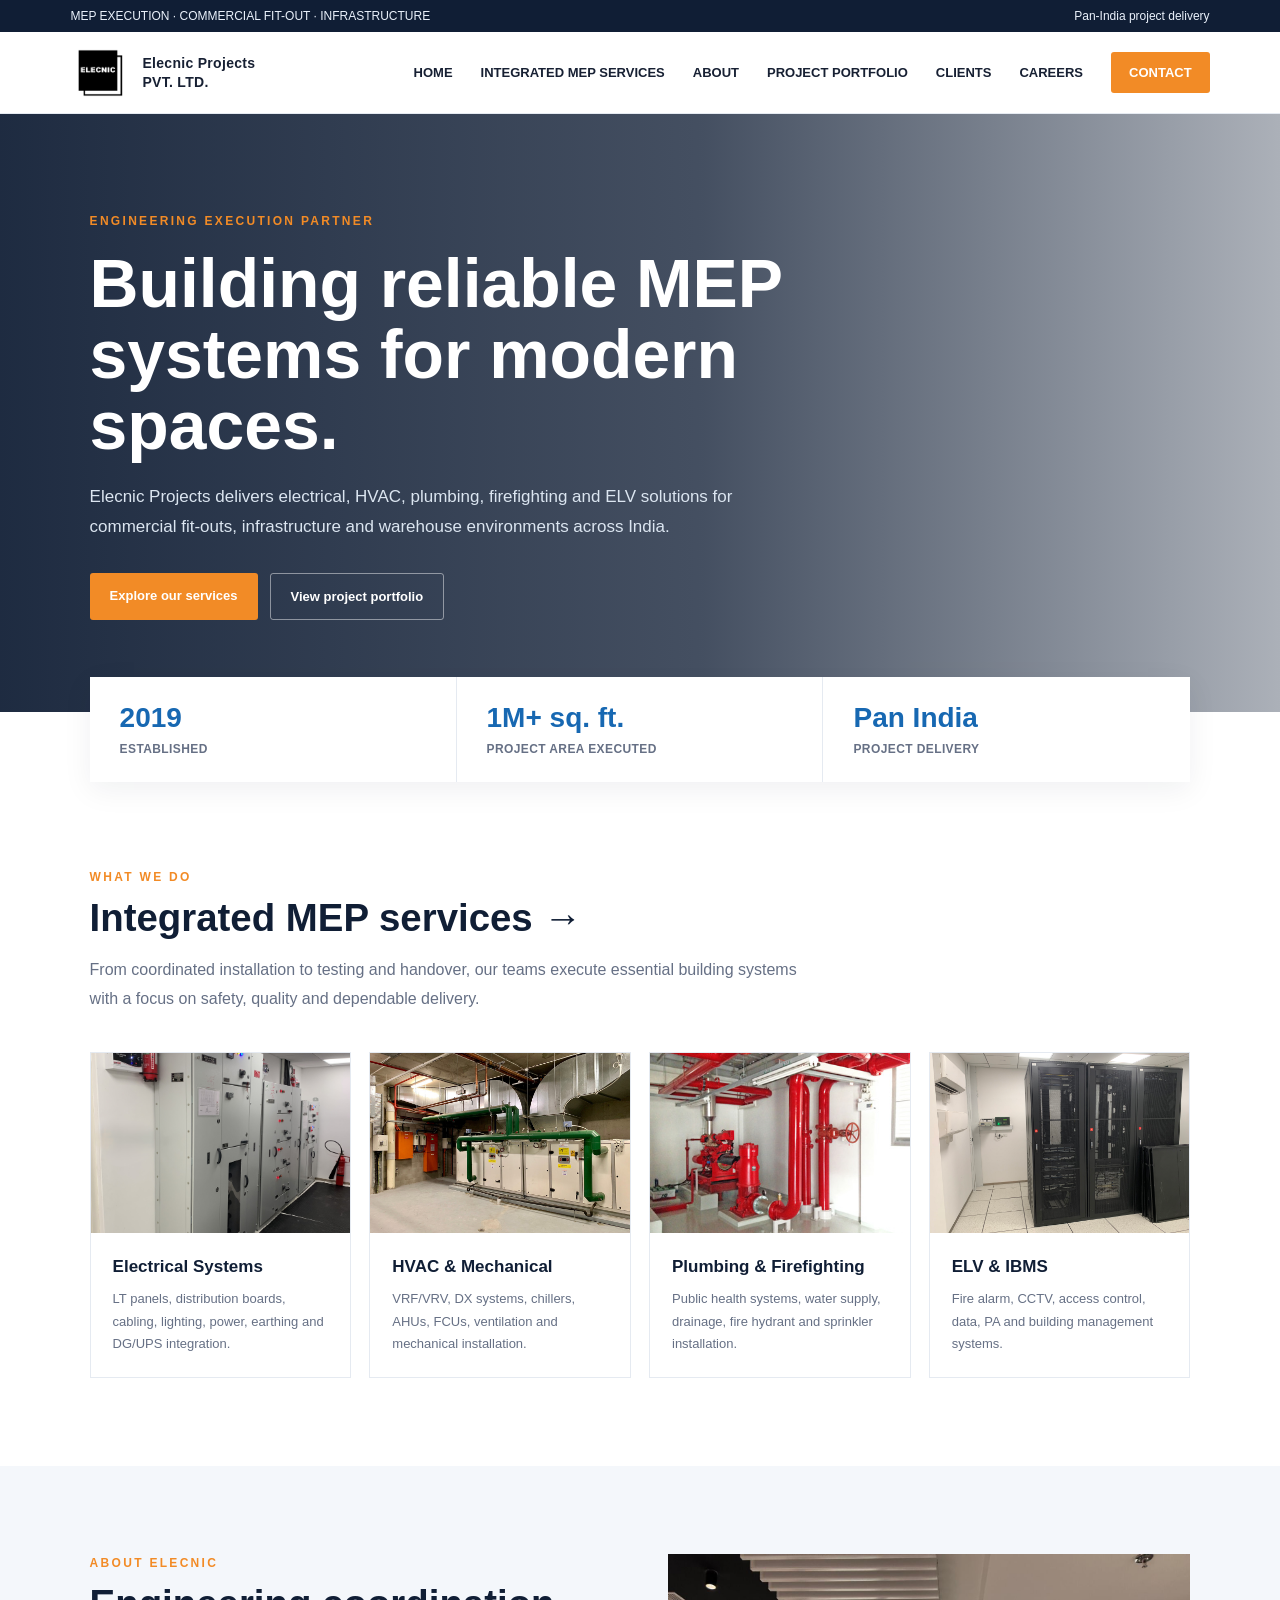
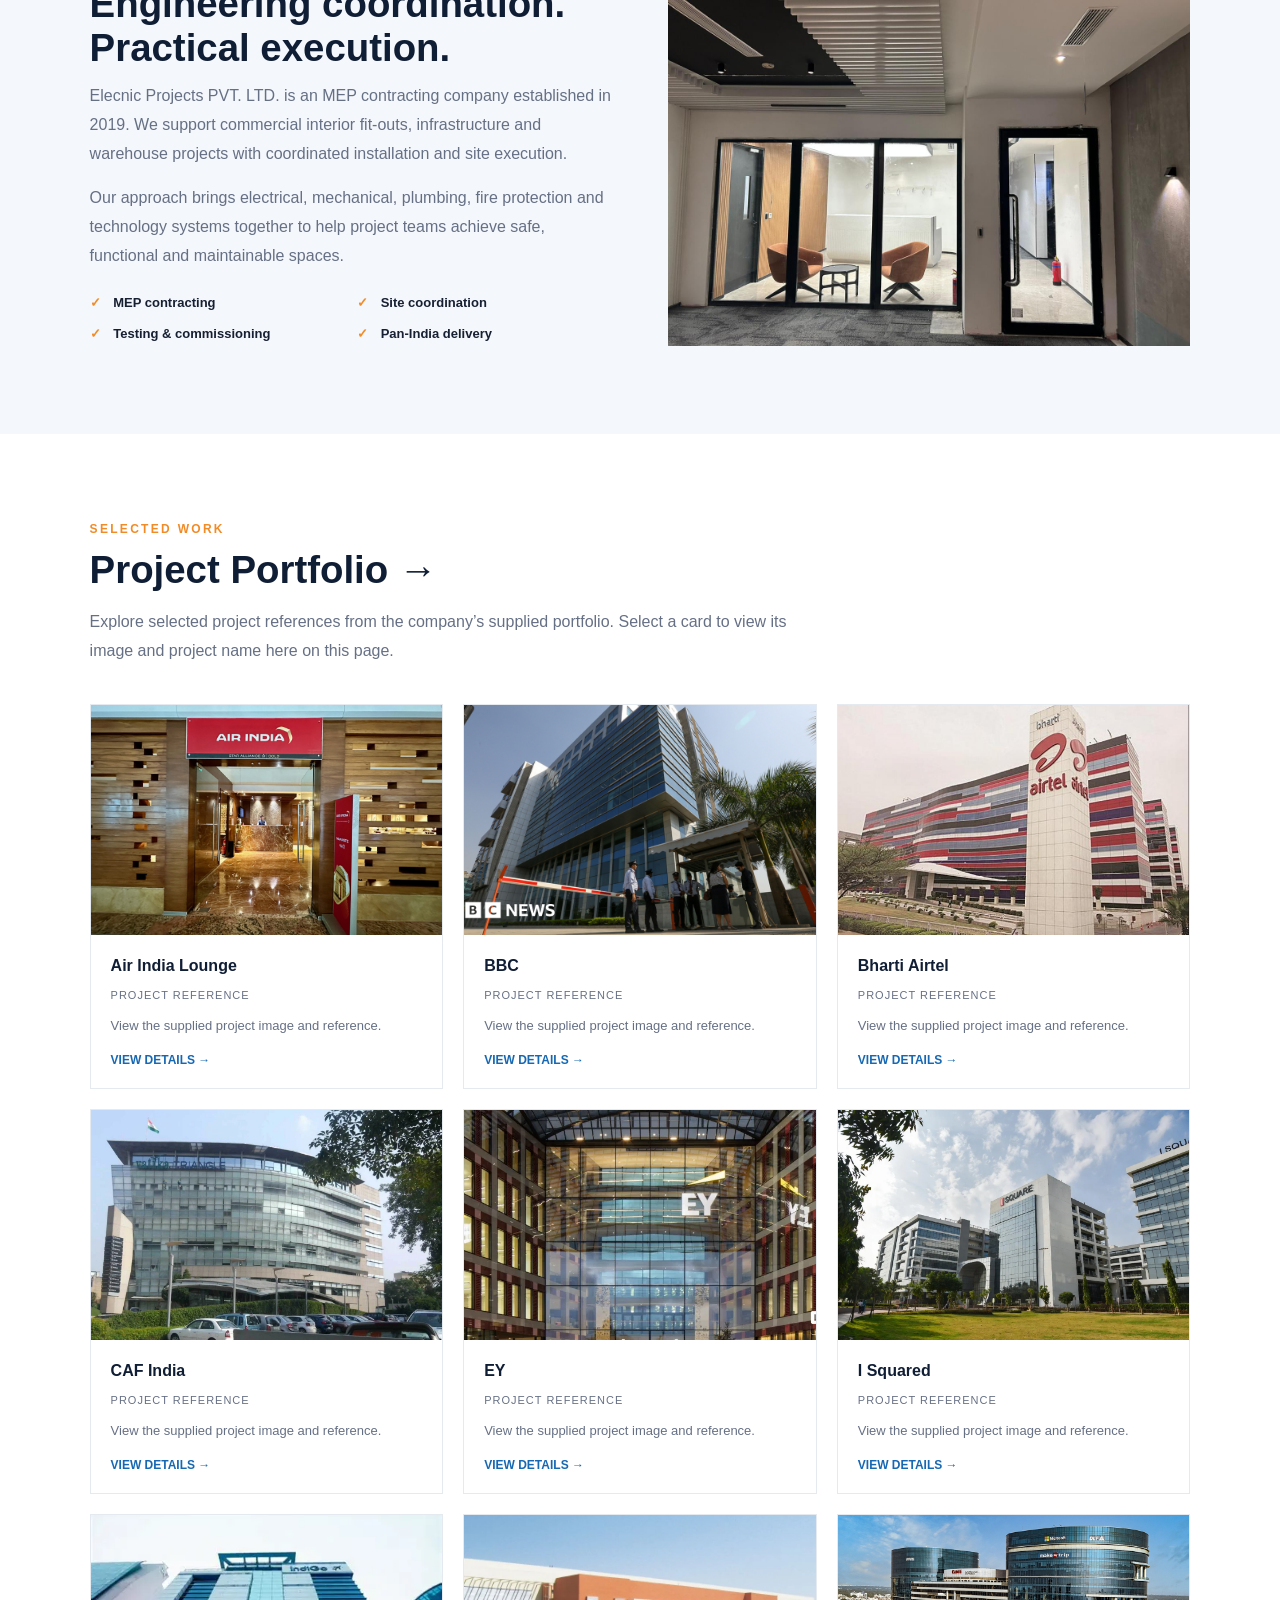
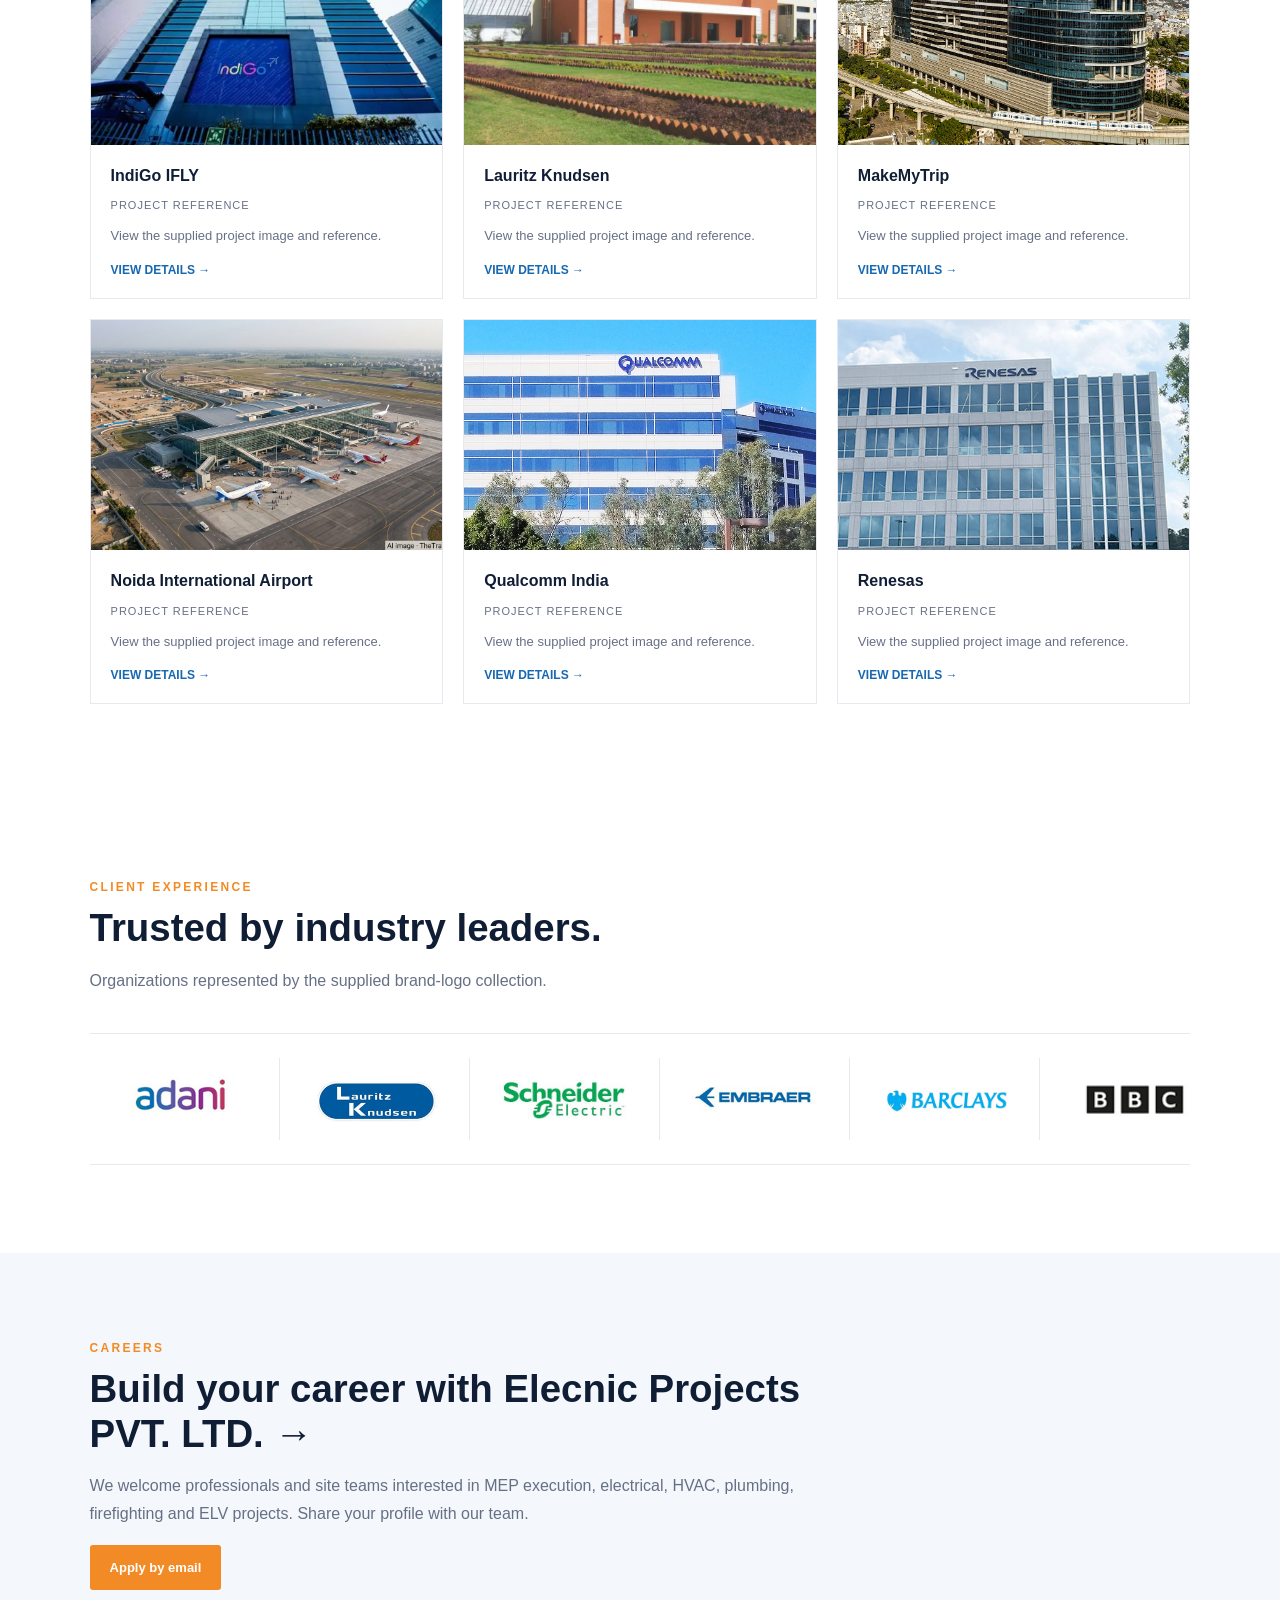
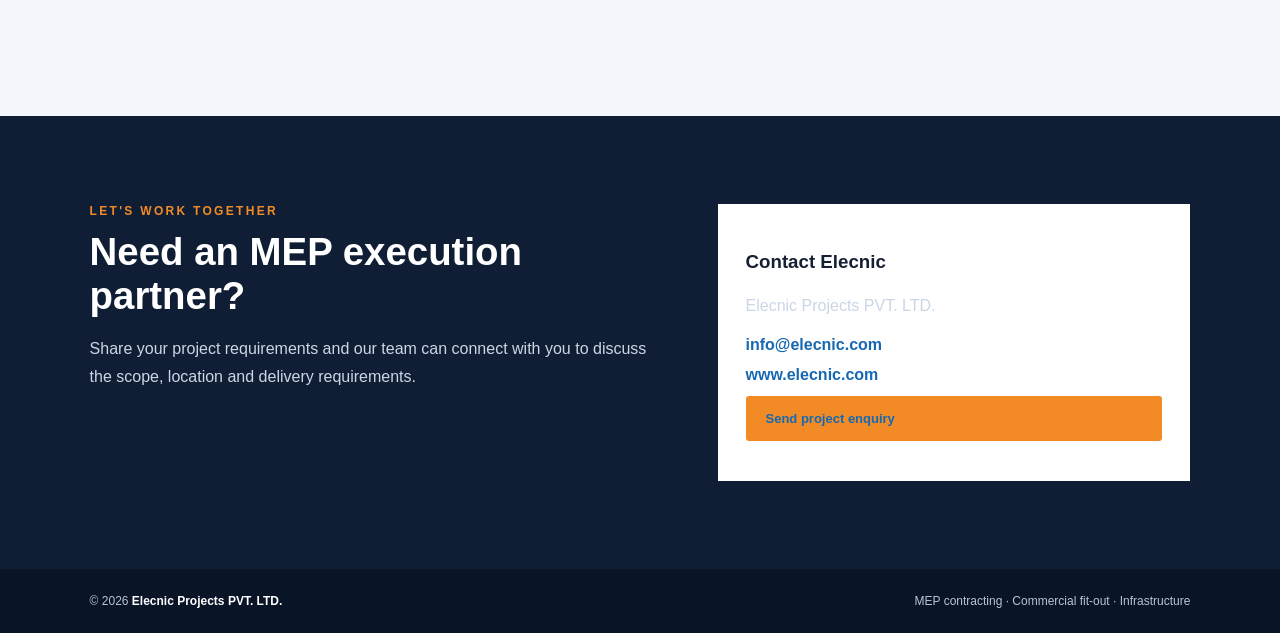
==== commit af2cb11c: "Update index.html Updated company name from 'ELECNIC PROJECT' to 'Elecnic Projects' throughout the i" ====
--- a/index.html
+++ b/index.html
@@ -1,28 +1,12 @@
-<!-- <!doctype html><html lang="en"><head><meta charset="utf-8"><meta name="viewport" content="width=device-width,initial-scale=1"><meta name="description" content="ELECNIC PROJECT PVT. LTD. — MEP execution for commercial fit-outs, infrastructure and warehouses across India."><meta name="robots" content="index,follow"><title>ELECNIC PROJECT | MEP Execution</title><link rel="stylesheet" href="css/styles.css"></head><body>
-<div class="top"><span>MEP EXECUTION · COMMERCIAL FIT-OUT · INFRASTRUCTURE</span><span>Pan-India project delivery</span></div><header class="nav"><a class="brand" href="#home"><img src="assets/logo.jpeg" alt="Elecnic logo"><span>ELECNIC PROJECT<br>PVT. LTD.</span></a><button id="menu" aria-label="Open navigation">☰</button><nav class="links" id="links"><a href="#home">HOME</a><a href="services.html">INTEGRATED MEP SERVICES</a><a href="#about">ABOUT</a><a href="portfolio.html">PROJECT PORTFOLIO</a><a href="#clients">CLIENTS</a><a href="careers.html">CAREERS</a><a class="cta" href="#contact">CONTACT</a></nav></header>
-<main><section class="hero" id="home"><div class="eyebrow">Engineering execution partner</div><h1>Building reliable MEP systems for modern spaces.</h1><p>ELECNIC PROJECT delivers electrical, HVAC, plumbing, firefighting and ELV solutions for commercial fit-outs, infrastructure and warehouse environments across India.</p><div class="hero-actions"><a class="btn" href="services.html">Explore our services</a><a class="btn alt" href="portfolio.html">View project portfolio</a></div></section>
-<div class="stats"><div class="stat"><strong>2019</strong><span>ESTABLISHED</span></div><div class="stat"><strong>1M+ sq. ft.</strong><span>PROJECT AREA EXECUTED</span></div><div class="stat"><strong>Pan India</strong><span>PROJECT DELIVERY</span></div></div>
-<section class="section" id="services"><div class="section-head"><div class="eyebrow">What we do</div><h2><a href="services.html">Integrated MEP services →</a></h2><p>From coordinated installation to testing and handover, our teams execute essential building systems with a focus on safety, quality and dependable delivery.</p></div><div class="services">
-<div class="service"><img src="assets/services/ELECTRICAL .jpg" alt="Electrical services"><div class="pad"><h3>Electrical Systems</h3><p>LT panels, distribution boards, cabling, lighting, power, earthing and DG/UPS integration.</p></div></div>
-<div class="service"><img src="assets/services/HVAC & Mechanical .jpg" alt="HVAC and mechanical"><div class="pad"><h3>HVAC & Mechanical</h3><p>VRF/VRV, DX systems, chillers, AHUs, FCUs, ventilation and mechanical installation.</p></div></div>
-<div class="service"><img src="assets/services/Plumbing & Firefighting .jpg" alt="Plumbing and firefighting"><div class="pad"><h3>Plumbing & Firefighting</h3><p>Public health systems, water supply, drainage, fire hydrant and sprinkler installation.</p></div></div>
-<div class="service"><img src="assets/services/ELV & IBMS .jpg" alt="ELV and IBMS"><div class="pad"><h3>ELV & IBMS</h3><p>Fire alarm, CCTV, access control, data, PA and building management systems.</p></div></div></div></section>
-<section class="section alt" id="about"><div class="about"><div><div class="eyebrow">About Elecnic</div><h2>Engineering coordination. Practical execution.</h2><p>ELECNIC PROJECT PVT. LTD. is an MEP contracting company established in 2019. We support commercial interior fit-outs, infrastructure and warehouse projects with coordinated installation and site execution.</p><p>Our approach brings electrical, mechanical, plumbing, fire protection and technology systems together to help project teams achieve safe, functional and maintainable spaces.</p><div class="ticks"><span>MEP contracting</span><span>Site coordination</span><span>Testing & commissioning</span><span>Pan-India delivery</span></div></div><img src="assets/work/P%20(2).jpeg" alt="Elecnic project installation work"></div></section>
-<section class="section" id="projects"><div class="section-head"><div class="eyebrow">Selected work</div><h2><a href="portfolio.html">Project portfolio →</a></h2><p>Explore selected project references from the company’s supplied portfolio. Select a card to view its image and project name here on this page.</p></div><div class="projects" id="projectGrid"></div><div class="detail" id="projectDetail"><img id="detailImage" alt="Selected project"><div><button class="close" id="closeDetail">Close details ×</button><div class="eyebrow" style="margin-top:24px">Project reference</div><h3 id="detailTitle"></h3><p>Elecnic project reference. Detailed scope, location and completion information can be added after project data is confirmed.</p></div></div></section>
-<section class="section" id="clients"><div class="section-head"><div class="eyebrow">Client experience</div><h2>Trusted by industry leaders.</h2><p>Organizations represented by the supplied brand-logo collection.</p></div><div class="brand-marquee"><div class="brand-track"><img src="assets/brand-logo/L1.png" alt="Client brand 1" loading="lazy"><img src="assets/brand-logo/L2.png" alt="Client brand 2" loading="lazy"><img src="assets/brand-logo/L3.png" alt="Client brand 3" loading="lazy"><img src="assets/brand-logo/L4.png" alt="Client brand 4" loading="lazy"><img src="assets/brand-logo/L5.png" alt="Client brand 5" loading="lazy"><img src="assets/brand-logo/L6.png" alt="Client brand 6" loading="lazy"><img src="assets/brand-logo/L7.png" alt="Client brand 7" loading="lazy"><img src="assets/brand-logo/L8.png" alt="Client brand 8" loading="lazy"><img src="assets/brand-logo/L9.png" alt="Client brand 9" loading="lazy"><img src="assets/brand-logo/L10.png" alt="Client brand 10" loading="lazy"><img src="assets/brand-logo/L11.png" alt="Client brand 11" loading="lazy"><img src="assets/brand-logo/L12.png" alt="Client brand 12" loading="lazy"><img src="assets/brand-logo/L13.png" alt="Client brand 13" loading="lazy"><img src="assets/brand-logo/L14.png" alt="Client brand 14" loading="lazy"><img src="assets/brand-logo/L15.png" alt="Client brand 15" loading="lazy"><img src="assets/brand-logo/L16.png" alt="Client brand 16" loading="lazy"><img src="assets/brand-logo/L17.png" alt="Client brand 17" loading="lazy"><img src="assets/brand-logo/L18.png" alt="Client brand 18" loading="lazy"><img src="assets/brand-logo/L19.png" alt="Client brand 19" loading="lazy"><img src="assets/brand-logo/L20.png" alt="Client brand 20" loading="lazy"><img src="assets/brand-logo/L21.png" alt="Client brand 21" loading="lazy"><img src="assets/brand-logo/L22.png" alt="Client brand 22" loading="lazy"><img src="assets/brand-logo/L23.png" alt="Client brand 23" loading="lazy"><img src="assets/brand-logo/L24.png" alt="Client brand 24" loading="lazy"><img src="assets/brand-logo/L25.png" alt="Client brand 25" loading="lazy"><img src="assets/brand-logo/L26.png" alt="Client brand 26" loading="lazy"><img src="assets/brand-logo/L27.png" alt="Client brand 27" loading="lazy"><img src="assets/brand-logo/L28.png" alt="Client brand 28" loading="lazy"><img src="assets/brand-logo/L29.png" alt="Client brand 29" loading="lazy"><img src="assets/brand-logo/L30.png" alt="Client brand 30" loading="lazy"><img src="assets/brand-logo/L31.png" alt="Client brand 31" loading="lazy"><img src="assets/brand-logo/L32.png" alt="Client brand 32" loading="lazy"><img src="assets/brand-logo/L1.png" alt="Client brand 1" loading="lazy"><img src="assets/brand-logo/L2.png" alt="Client brand 2" loading="lazy"><img src="assets/brand-logo/L3.png" alt="Client brand 3" loading="lazy"><img src="assets/brand-logo/L4.png" alt="Client brand 4" loading="lazy"><img src="assets/brand-logo/L5.png" alt="Client brand 5" loading="lazy"><img src="assets/brand-logo/L6.png" alt="Client brand 6" loading="lazy"><img src="assets/brand-logo/L7.png" alt="Client brand 7" loading="lazy"><img src="assets/brand-logo/L8.png" alt="Client brand 8" loading="lazy"><img src="assets/brand-logo/L9.png" alt="Client brand 9" loading="lazy"><img src="assets/brand-logo/L10.png" alt="Client brand 10" loading="lazy"><img src="assets/brand-logo/L11.png" alt="Client brand 11" loading="lazy"><img src="assets/brand-logo/L12.png" alt="Client brand 12" loading="lazy"><img src="assets/brand-logo/L13.png" alt="Client brand 13" loading="lazy"><img src="assets/brand-logo/L14.png" alt="Client brand 14" loading="lazy"><img src="assets/brand-logo/L15.png" alt="Client brand 15" loading="lazy"><img src="assets/brand-logo/L16.png" alt="Client brand 16" loading="lazy"><img src="assets/brand-logo/L17.png" alt="Client brand 17" loading="lazy"><img src="assets/brand-logo/L18.png" alt="Client brand 18" loading="lazy"><img src="assets/brand-logo/L19.png" alt="Client brand 19" loading="lazy"><img src="assets/brand-logo/L20.png" alt="Client brand 20" loading="lazy"><img src="assets/brand-logo/L21.png" alt="Client brand 21" loading="lazy"><img src="assets/brand-logo/L22.png" alt="Client brand 22" loading="lazy"><img src="assets/brand-logo/L23.png" alt="Client brand 23" loading="lazy"><img src="assets/brand-logo/L24.png" alt="Client brand 24" loading="lazy"><img src="assets/brand-logo/L25.png" alt="Client brand 25" loading="lazy"><img src="assets/brand-logo/L26.png" alt="Client brand 26" loading="lazy"><img src="assets/brand-logo/L27.png" alt="Client brand 27" loading="lazy"><img src="assets/brand-logo/L28.png" alt="Client brand 28" loading="lazy"><img src="assets/brand-logo/L29.png" alt="Client brand 29" loading="lazy"><img src="assets/brand-logo/L30.png" alt="Client brand 30" loading="lazy"><img src="assets/brand-logo/L31.png" alt="Client brand 31" loading="lazy"><img src="assets/brand-logo/L32.png" alt="Client brand 32" loading="lazy"></div></div></section>
-<section class="section alt" id="careers"><div class="section-head"><div class="eyebrow">Careers</div><h2><a href="careers.html">Build your career with ELECNIC PROJECT PVT. LTD. →</a></h2><p>We welcome professionals and site teams interested in MEP execution, electrical, HVAC, plumbing, firefighting and ELV projects. Share your profile with our team.</p><a class="btn" href="mailto:info@elecnic.com?subject=Career%20Application">Apply by email</a></div></section><section class="section contact" id="contact"><div><div class="eyebrow">Let's work together</div><h2>Need an MEP execution partner?</h2><p>Share your project requirements and our team can connect with you to discuss the scope, location and delivery requirements.</p></div><div class="contactbox"><h3>Contact Elecnic</h3><p>ELECNIC PROJECT PVT. LTD.</p><a href="mailto:info@elecnic.com">info@elecnic.com</a><a href="https://elecnic.com/">elecnic.com</a><a class="btn" href="mailto:info@elecnic.com?subject=MEP%20Project%20Enquiry">Send project enquiry</a></div></section></main><footer class="footer"><span>© <span id="year"></span> <strong>ELECNIC PROJECT PVT. LTD.</strong></span><span>MEP contracting · Commercial fit-out · Infrastructure</span></footer>
-<script src="js/main.js" defer></script></body></html> -->
-
-
 <!DOCTYPE html>
 <html lang="en">
  <head>
   <meta charset="utf-8"/>
   <meta content="width=device-width,initial-scale=1" name="viewport"/>
-  <meta content="ELECNIC PROJECT PVT. LTD. &mdash; MEP execution for commercial fit-outs, infrastructure and warehouses across India." name="description"/>
+  <meta content="Elecnic Projects PVT. LTD. &mdash; MEP execution for commercial fit-outs, infrastructure and warehouses across India." name="description"/>
   <meta content="index,follow" name="robots"/>
   <title>
-   ELECNIC PROJECT | MEP Execution
+   Elecnic Projects | MEP Execution
   </title>
   <link href="css/styles.css" rel="stylesheet"/>
  </head>
@@ -39,7 +23,7 @@
    <a class="brand" href="#home">
     <img alt="Elecnic logo" src="assets/logo.jpeg"/>
     <span>
-     ELECNIC PROJECT
+     Elecnic Projects
      <br/>
      PVT. LTD.
     </span>
@@ -80,7 +64,7 @@
      Building reliable MEP systems for modern spaces.
     </h1>
     <p>
-     ELECNIC PROJECT delivers electrical, HVAC, plumbing, firefighting and ELV solutions for commercial fit-outs, infrastructure and warehouse environments across India.
+     Elecnic Projects delivers electrical, HVAC, plumbing, firefighting and ELV solutions for commercial fit-outs, infrastructure and warehouse environments across India.
     </p>
     <div class="hero-actions">
      <a class="btn" href="services.html">
@@ -188,7 +172,7 @@
        Engineering coordination. Practical execution.
       </h2>
       <p>
-       ELECNIC PROJECT PVT. LTD. is an MEP contracting company established in 2019. We support commercial interior fit-outs, infrastructure and warehouse projects with coordinated installation and site execution.
+       Elecnic Projects PVT. LTD. is an MEP contracting company established in 2019. We support commercial interior fit-outs, infrastructure and warehouse projects with coordinated installation and site execution.
       </p>
       <p>
        Our approach brings electrical, mechanical, plumbing, fire protection and technology systems together to help project teams achieve safe, functional and maintainable spaces.
@@ -208,7 +192,7 @@
        </span>
       </div>
      </div>
-     <img alt="Elecnic project installation work" src="assets/work/P%20(2).jpeg"/>
+     <img alt="Elecnic projects installation work" src="assets/work/P%20(2).jpeg"/>
     </div>
    </section>
    <section class="section" id="projects">
@@ -218,7 +202,7 @@
      </div>
      <h2>
       <a href="portfolio.html">
-       Project portfolio &rarr;
+       Project Portfolio &rarr;
       </a>
      </h2>
      <p>
@@ -239,7 +223,7 @@
       <h3 id="detailTitle">
       </h3>
       <p>
-       Elecnic project reference. Detailed scope, location and completion information can be added after project data is confirmed.
+       Elecnic Projects reference. Detailed scope, location and completion information can be added after project data is confirmed.
       </p>
      </div>
     </div>
@@ -332,7 +316,7 @@
      </div>
      <h2>
       <a href="careers.html">
-       Build your career with ELECNIC PROJECT PVT. LTD. &rarr;
+       Build your career with Elecnic Projects PVT. LTD. &rarr;
       </a>
      </h2>
      <p>
@@ -360,13 +344,13 @@
       Contact Elecnic
      </h3>
      <p>
-      ELECNIC PROJECT PVT. LTD.
+      Elecnic Projects PVT. LTD.
      </p>
      <a href="mailto:info@elecnic.com">
       info@elecnic.com
      </a>
      <a href="https://elecnic.com/">
-      elecnic.com
+      www.elecnic.com
      </a>
      <a class="btn" href="mailto:info@elecnic.com?subject=MEP%20Project%20Enquiry">
       Send project enquiry
@@ -380,7 +364,7 @@
     <span id="year">
     </span>
     <strong>
-     ELECNIC PROJECT PVT. LTD.
+     Elecnic Projects PVT. LTD.
     </strong>
    </span>
    <span>
